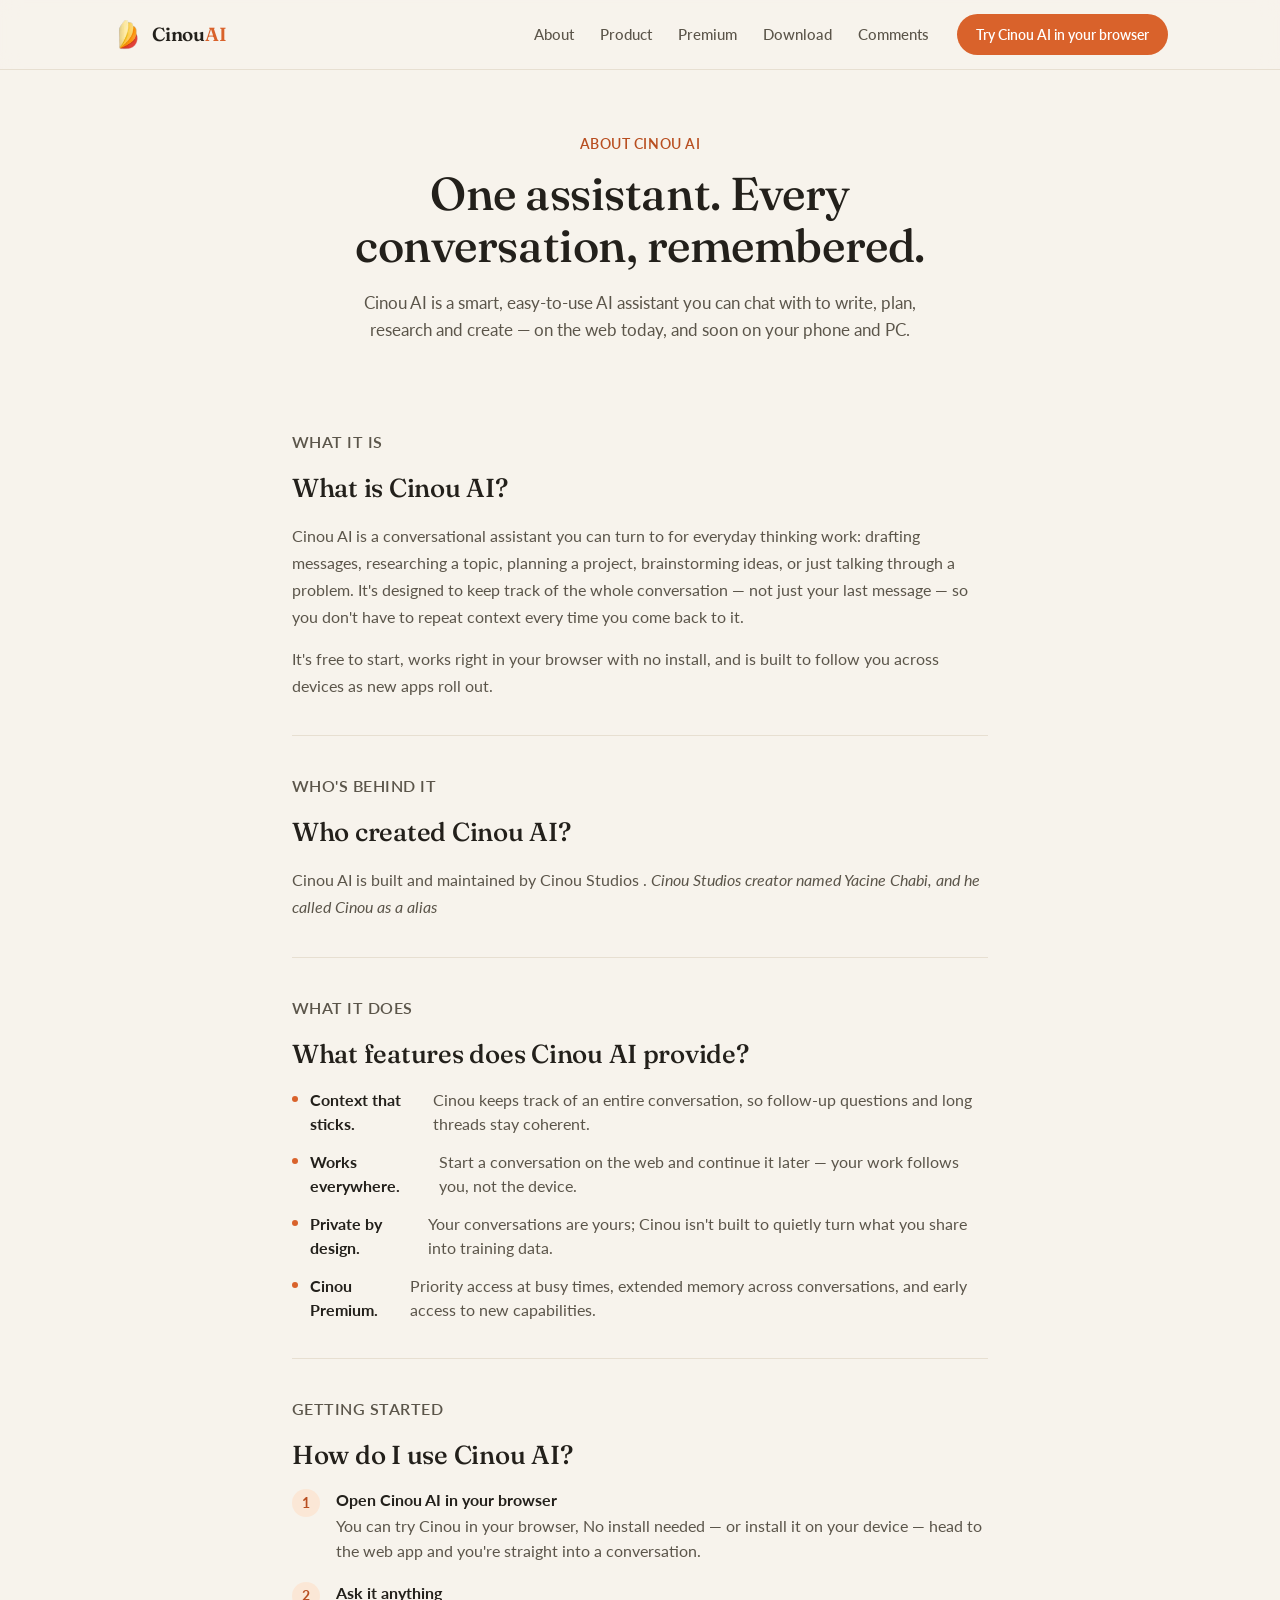
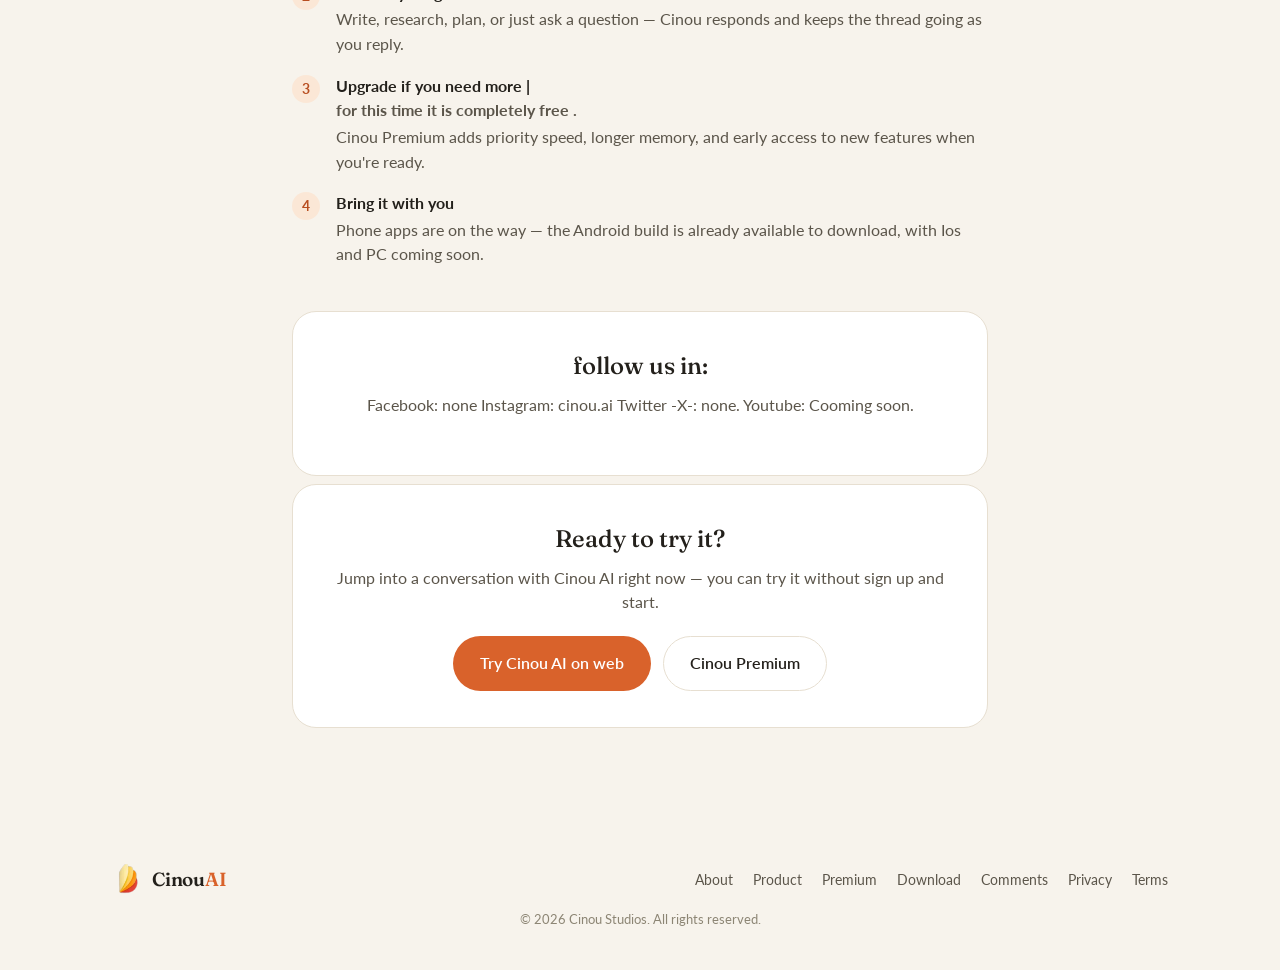
==== about.html @ a5cc6ad7 "Initial CinouAI Home backup" ====
<!DOCTYPE html>
<html lang="en">
<head>
<meta charset="UTF-8">
<meta name="viewport" content="width=device-width, initial-scale=1.0">
<title>About Cinou AI — the assistant that thinks with you</title>
<meta name="description" content="Cinou AI is an AI assistant for chatting, writing, researching and building. Learn what Cinou AI is, who built it, what it can do, and how to get started.">
<meta name="robots" content="index, follow">
<link rel="canonical" href="https://cinouhome.pages.dev/about">

<meta name="theme-color" content="#000000">

<!-- Open Graph -->
<meta property="og:type" content="website">
<meta property="og:title" content="About Cinou AI">
<meta property="og:description" content="What Cinou AI is, who built it, what it can do, and how to get started.">
<meta property="og:url" content="https://cinouhome.pages.dev/about">
<meta property="og:image" content="https://cinouhome.pages.dev/logo.png">

<!-- Twitter/X -->
<meta name="twitter:card" content="summary">
<meta name="twitter:title" content="About Cinou AI">
<meta name="twitter:description" content="What Cinou AI is, who built it, what it can do, and how to get started.">
<meta name="twitter:image" content="https://cinouhome.pages.dev/logo.png">

<link rel="icon" type="image/png" href="assets/logo.png">
<link rel="stylesheet" href="styles.css">
</head>
<body>

<!-- ===================== NAV ===================== -->
<header class="nav" id="top">
  <div class="nav__inner">
    <a class="nav__brand" href="/">
      <img src="assets/logo.png" alt="Cinou AI" class="nav__logo">
      <span class="nav__wordmark">Cinou<span class="nav__wordmark-ai">AI</span></span>
    </a>

    <nav class="nav__links" aria-label="Primary">
      <a href="/about" aria-current="page">About</a>
      <a href="/#product">Product</a>
      <a href="/#premium">Premium</a>
      <a href="/#download">Download</a>
      <a href="/#comments">Comments</a>
    </nav>

    <a class="btn btn--primary btn--small" href="https://cinouai.onrender.com/">Try Cinou AI in your browser</a>

    <button class="nav__burger" id="burgerBtn" aria-label="Open menu" aria-expanded="false" aria-controls="mobileMenu">
      <span></span><span></span><span></span>
    </button>
  </div>

  <div class="mobile-menu" id="mobileMenu">
    <a href="/about">About</a>
    <a href="/#product">Product</a>
    <a href="/#premium">Premium</a>
    <a href="/#download">Download</a>
    <a href="/#comments">Comments</a>
    <a class="btn btn--primary" href="https://cinouai.onrender.com/">Try Cinou AI</a>
  </div>
</header>

<!-- ===================== PAGE HERO ===================== -->
<section class="page-hero">
  <div class="page-hero__inner">
    <p class="page-hero__eyebrow">About Cinou AI</p>
    <h1 class="page-hero__title">One assistant. Every conversation, remembered.</h1>
    <p class="page-hero__subtitle">
      Cinou AI is a smart, easy-to-use AI assistant you can chat with to write, plan,
      research and create — on the web today, and soon on your phone and PC.
    </p>
  </div>
</section>

<!-- ===================== CONTENT ===================== -->
<main class="content-page">
  <div class="content-page__inner">

    <section class="content-block">
      <p class="content-block__eyebrow">What it is</p>
      <h2>What is Cinou AI?</h2>
      <p>
        Cinou AI is a conversational assistant you can turn to for everyday thinking work:
        drafting messages, researching a topic, planning a project, brainstorming ideas,
        or just talking through a problem. It's designed to keep track of the whole
        conversation — not just your last message — so you don't have to repeat context
        every time you come back to it.
      </p>
      <p>
        It's free to start, works right in your browser with no install, and is built to
        follow you across devices as new apps roll out.
      </p>
    </section>

    <section class="content-block">
      <p class="content-block__eyebrow">Who's behind it</p>
      <h2>Who created Cinou AI?</h2>
      <p>
        Cinou AI is built and maintained by Cinou Studios .
        <!-- Placeholder: swap this paragraph for a short, real note about your background,
             why you built Cinou, and any team members — the same way other placeholder
             links in this project are marked, this is meant to be personalized before launch. -->
        <em>Cinou Studios creator named Yacine Chabi, and he called Cinou as a alias</em>
      </p>
    </section>

    <section class="content-block">
      <p class="content-block__eyebrow">What it does</p>
      <h2>What features does Cinou AI provide?</h2>
      <ul class="content-list">
        <li><strong>Context that sticks.</strong> Cinou keeps track of an entire conversation, so follow-up questions and long threads stay coherent.</li>
        <li><strong>Works everywhere.</strong> Start a conversation on the web and continue it later — your work follows you, not the device.</li>
        <li><strong>Private by design.</strong> Your conversations are yours; Cinou isn't built to quietly turn what you share into training data.</li>
        <li><strong>Cinou Premium.</strong> Priority access at busy times, extended memory across conversations, and early access to new capabilities.</li>
      </ul>
    </section>

    <section class="content-block">
      <p class="content-block__eyebrow">Getting started</p>
      <h2>How do I use Cinou AI?</h2>
      <ol class="steps-list">
        <li>
          <div>
            <strong>Open Cinou AI in your browser</strong>
            <p>You can try Cinou in your browser, No install needed — or install it on your device — head to the web app and you're straight into a conversation.</p>
          </div>
        </li>
        <li>
          <div>
            <strong>Ask it anything</strong>
            <p>Write, research, plan, or just ask a question — Cinou responds and keeps the thread going as you reply.</p>
          </div>
        </li>
        <li>
          <div>
            <strong>Upgrade if you need more | <p>for this time it is completely free .</p></strong>
            <p>Cinou Premium adds priority speed, longer memory, and early access to new features when you're ready.</p>
          </div>
        </li>
        <li>
          <div>
            <strong>Bring it with you</strong>
            <p>Phone apps are on the way — the Android build is already available to download, with Ios and PC coming soon.</p>
          </div>
        </li>
      </ol>
    </section>

    <div class="about-cta">
      <h2>follow us in:</h2>
      <p>
        Facebook: none
        Instagram: cinou.ai
        Twitter -X-: none.
        Youtube: Cooming soon. 
      </p>
    </div>

    <div class="about-cta">
      <h2>Ready to try it?</h2>
      <p>Jump into a conversation with Cinou AI right now — you can try it without sign up and start.</p>
      <div class="about-cta__actions">
        <a href="https://cinouai.onrender.com/" class="btn btn--primary btn--large">Try Cinou AI on web</a>
        <a href="https://cinouai-premium-2.onrender.com/" class="btn btn--secondary btn--large">Cinou Premium</a>
      </div>
    </div>

  </div>
</main>

<!-- ===================== FOOTER ===================== -->
<footer class="footer">
  <div class="section-inner footer__inner">
    <a class="nav__brand" href="/">
      <img src="assets/logo.png" alt="Cinou AI" class="nav__logo">
      <span class="nav__wordmark">Cinou<span class="nav__wordmark-ai">AI</span></span>
    </a>
    <nav class="footer__links" aria-label="Footer">
      <a href="/about">About</a>
      <a href="/#product">Product</a>
      <a href="/#premium">Premium</a>
      <a href="/#download">Download</a>
      <a href="/#comments">Comments</a>
      <a href="/privacy">Privacy</a>
      <a href="/terms">Terms</a>
    </nav>
    <p class="footer__copy">© <span id="year"></span> Cinou Studios. All rights reserved.</p>
  </div>
</footer>

<script>
  // Minimal shared behavior for this page (year stamp + mobile nav).
  // This page intentionally doesn't load script.js, since that file also
  // wires up the phone modal and comment system, neither of which exist here.
  document.getElementById('year').textContent = new Date().getFullYear();

  (function(){
    var burger = document.getElementById('burgerBtn');
    var menu = document.getElementById('mobileMenu');
    burger.addEventListener('click', function(){
      var open = menu.classList.toggle('is-open');
      burger.setAttribute('aria-expanded', open ? 'true' : 'false');
    });
    menu.querySelectorAll('a').forEach(function(a){
      a.addEventListener('click', function(){
        menu.classList.remove('is-open');
        burger.setAttribute('aria-expanded', 'false');
      });
    });
  })();
</script>
</body>
</html>
---- styles.css ----
@import url('https://fonts.googleapis.com/css2?family=Fraunces:opsz,wght@9..144,400;9..144,500;9..144,600&family=Lato:wght@400;700;900&display=swap');

/* ============ TOKENS ============ */
:root{
  --cream: #F7F3EC;
  --paper: #FFFFFF;
  --ink: #23201B;
  --ink-soft: #5B554A;
  --ink-faint: #8C8574;
  --line: #E7DFD1;

  --accent-yellow: #F2C265;
  --accent-orange: #EF8354;
  --accent-red: #D64933;
  --accent: #D9622B;
  --accent-dark: #B84E20;
  --accent-tint: #FBE7D6;

  --radius-s: 10px;
  --radius-m: 16px;
  --radius-l: 24px;
  --radius-pill: 999px;

  --shadow-card: 0 1px 2px rgba(35,32,27,.06), 0 12px 28px -12px rgba(35,32,27,.16);
  --font-display: "Fraunces", Georgia, "Times New Roman", serif;
  --font-body: "Lato", -apple-system, BlinkMacSystemFont, "Segoe UI", sans-serif;

  --nav-bg: rgba(247,243,236,.86);
  --danger-tint-bg: #FBEAE6;
  --danger-tint-border: #F3CFC5;
  color-scheme: light;
}

/* Pick up the visitor's OS/browser accent color (Windows accent, etc.) where the
   browser exposes it via the CSS `AccentColor` system color. Falls back to the
   brand orange above in browsers that don't support this yet. The decorative
   multi-color gradients (yellow/orange/red) stay as Cinou's fixed brand palette. */
@supports (background-color: AccentColor){
  :root{
    --accent: AccentColor;
    --accent-dark: color-mix(in srgb, AccentColor 78%, black);
    --accent-tint: color-mix(in srgb, AccentColor 14%, white);
  }
}

/* ============ DARK THEME (follows the visitor's OS/browser setting) ============ */
@media (prefers-color-scheme: dark){
  :root{
    --cream: #171511;
    --paper: #211E19;
    --ink: #F3EEE3;
    --ink-soft: #C6BFAF;
    --ink-faint: #8B8474;
    --line: #34302A;

    --accent-yellow: #F2C265;
    --accent-orange: #EF8354;
    --accent-red: #E2604A;
    --accent: #EF7E42;
    --accent-dark: #FFAE79;
    --accent-tint: rgba(239,126,66,.16);

    --shadow-card: 0 1px 2px rgba(0,0,0,.35), 0 16px 32px -14px rgba(0,0,0,.6);
    --nav-bg: rgba(23,21,17,.86);
    --danger-tint-bg: #3A2420;
    --danger-tint-border: #55302A;
    color-scheme: dark;
  }

  @supports (background-color: AccentColor){
    :root{
      --accent: AccentColor;
      --accent-dark: color-mix(in srgb, AccentColor 60%, white);
      --accent-tint: color-mix(in srgb, AccentColor 20%, black);
    }
  }
}

*{ box-sizing: border-box; }
html{ scroll-behavior: smooth; }
@media (prefers-reduced-motion: reduce){
  html{ scroll-behavior: auto; }
  *{ animation-duration: .01ms !important; animation-iteration-count: 1 !important; transition-duration: .01ms !important; }
  .cinou-wake-overlay__spinner{ animation-duration: 0.8s !important; animation-iteration-count: infinite !important; }
}

body{
  margin: 0;
  background: var(--cream);
  color: var(--ink);
  font-family: var(--font-body);
  line-height: 1.5;
  -webkit-font-smoothing: antialiased;
}

img{ max-width: 100%; display: block; }
a{ color: inherit; text-decoration: none; }
button{ font-family: inherit; }

.section-inner{
  max-width: 1120px;
  margin: 0 auto;
  padding: 0 32px;
}

.section-title{
  font-family: var(--font-display);
  font-weight: 500;
  font-size: clamp(28px, 3.4vw, 40px);
  text-align: center;
  margin: 0 0 44px;
  letter-spacing: -0.01em;
}
.section-title--left{ text-align: left; margin-bottom: 20px; }

/* ============ BUTTONS ============ */
.btn{
  display: inline-flex;
  align-items: center;
  justify-content: center;
  gap: 8px;
  border-radius: var(--radius-pill);
  padding: 13px 24px;
  font-weight: 600;
  font-size: 15px;
  border: 1.5px solid transparent;
  cursor: pointer;
  transition: background-color .15s ease, border-color .15s ease, color .15s ease, transform .1s ease;
  white-space: nowrap;
}
.btn:active{ transform: translateY(1px); }
.btn:focus-visible{ outline: 2px solid var(--accent); outline-offset: 2px; }

.btn--primary{ background: var(--accent); color: #fff; }
.btn--primary:hover{ background: var(--accent-dark); }

.btn--secondary{ background: transparent; color: var(--ink); border-color: var(--line); background: var(--paper); }
.btn--secondary:hover{ border-color: var(--accent); color: var(--accent-dark); }

.btn--ghost{ background: rgba(255,255,255,.55); color: var(--ink); border-color: rgba(35,32,27,.14); }
.btn--ghost:hover{ background: rgba(255,255,255,.85); }

.btn--large{ padding: 15px 26px; font-size: 15.5px; }
.btn--small{ padding: 9px 18px; font-size: 14px; }

.btn[disabled]{ opacity: .55; cursor: not-allowed; }
.btn[disabled]:hover{ background: var(--paper); border-color: var(--line); color: var(--ink); }

.pill{
  display: inline-flex;
  align-items: center;
  font-size: 12px;
  font-weight: 600;
  padding: 4px 10px;
  border-radius: var(--radius-pill);
}
.pill--soon{ background: var(--accent-tint); color: var(--accent-dark); }

/* ============ NAV ============ */
.nav{
  position: sticky;
  top: 0;
  z-index: 40;
  background: var(--nav-bg);
  backdrop-filter: blur(10px);
  border-bottom: 1px solid var(--line);
}
.nav__inner{
  max-width: 1120px;
  margin: 0 auto;
  padding: 14px 32px;
  display: flex;
  align-items: center;
  gap: 28px;
}
.nav__brand{
  display: flex;
  align-items: center;
  gap: 10px;
  margin-right: auto;
}
.nav__logo{ width: 30px; height: 30px; }
.nav__wordmark{
  font-family: var(--font-display);
  font-size: 19px;
  font-weight: 600;
  letter-spacing: -0.01em;
}
.nav__wordmark-ai{ color: var(--accent); }

.nav__links{
  display: flex;
  gap: 26px;
}
.nav__links a{
  font-size: 14.5px;
  color: var(--ink-soft);
  font-weight: 500;
}
.nav__links a:hover{ color: var(--ink); }

.nav__burger{
  display: none;
  width: 34px; height: 34px;
  border: none;
  background: transparent;
  cursor: pointer;
  flex-direction: column;
  justify-content: center;
  gap: 5px;
}
.nav__burger span{
  display: block;
  height: 2px;
  background: var(--ink);
  border-radius: 2px;
}

.mobile-menu{
  display: none;
  flex-direction: column;
  gap: 4px;
  padding: 10px 32px 20px;
  border-top: 1px solid var(--line);
}
.mobile-menu a{
  padding: 10px 0;
  font-size: 15px;
  color: var(--ink-soft);
}
.mobile-menu.is-open{ display: flex; }
.mobile-menu .btn{ margin-top: 8px; align-self: flex-start; }

/* ============ HERO ============ */
.hero{
  padding: 68px 0 96px;
  overflow: hidden;
}
.hero__inner{
  max-width: 1120px;
  margin: 0 auto;
  padding: 0 32px;
  display: grid;
  grid-template-columns: 1.05fr 1fr;
  gap: 48px;
  align-items: center;
}
.hero__eyebrow{
  font-size: 14px;
  font-weight: 600;
  color: var(--accent-dark);
  margin: 0 0 16px;
}
.hero__title{
  font-family: var(--font-display);
  font-size: clamp(36px, 4.6vw, 54px);
  line-height: 1.08;
  font-weight: 500;
  letter-spacing: -0.015em;
  margin: 0 0 22px;
}
.hero__subtitle{
  font-size: 17px;
  color: var(--ink-soft);
  max-width: 46ch;
  margin: 0 0 32px;
}
.hero__actions{
  display: flex;
  flex-wrap: wrap;
  gap: 12px;
  margin-bottom: 18px;
}
.hero__pc-note{
  display: inline-flex;
  align-items: center;
  gap: 8px;
  background: none;
  border: none;
  color: var(--ink-faint);
  font-size: 14px;
  padding: 6px 0;
  cursor: default;
}

/* Hero visual: browser stack */
.hero__visual{
  position: relative;
  display: flex;
  justify-content: center;
  animation: rise .7s cubic-bezier(.2,.7,.2,1) both;
}
@keyframes rise{
  from{ opacity: 0; transform: translateY(14px); }
  to{ opacity: 1; transform: translateY(0); }
}
.browser-stack{
  position: relative;
  width: 100%;
  max-width: 440px;
  aspect-ratio: 4 / 3.6;
}
.browser-card{
  position: absolute;
  inset: 0;
  border-radius: var(--radius-l);
  border: 1px solid var(--line);
}
.browser-card--back-left{
  background: linear-gradient(135deg, var(--accent-yellow), var(--accent-orange));
  transform: rotate(-9deg) translate(-16px, 10px);
  opacity: .55;
}
.browser-card--back-right{
  background: linear-gradient(135deg, var(--accent-orange), var(--accent-red));
  transform: rotate(7deg) translate(18px, 14px);
  opacity: .4;
}
.browser-card--front{
  background: var(--paper);
  box-shadow: var(--shadow-card);
  display: flex;
  flex-direction: column;
  overflow: hidden;
}
.browser-card__bar{
  display: flex;
  align-items: center;
  gap: 8px;
  padding: 12px 14px;
  border-bottom: 1px solid var(--line);
}
.dot{ width: 9px; height: 9px; border-radius: 50%; }
.dot--r{ background: #E8998A; }
.dot--y{ background: var(--accent-yellow); }
.dot--g{ background: #A9C6A0; }
.browser-card__url{
  margin-left: 8px;
  font-size: 12px;
  color: var(--ink-faint);
  background: var(--cream);
  padding: 4px 12px;
  border-radius: var(--radius-pill);
}
.browser-card__body{ padding: 18px; flex: 1; }

.chat-window{ display: flex; flex-direction: column; gap: 10px; height: 100%; }
.chat-window__top{
  display: flex;
  align-items: center;
  gap: 8px;
  font-family: var(--font-display);
  font-size: 15px;
  font-weight: 600;
  margin-bottom: 4px;
}
.chat-window__logo{ width: 20px; height: 20px; }
.chat-bubble{
  font-size: 13.5px;
  padding: 10px 14px;
  border-radius: 14px;
  max-width: 84%;
  line-height: 1.4;
}
.chat-bubble--user{
  align-self: flex-end;
  background: var(--accent);
  color: #fff;
  border-bottom-right-radius: 4px;
}
.chat-bubble--ai{
  align-self: flex-start;
  background: var(--cream);
  color: var(--ink);
  border-bottom-left-radius: 4px;
}
.chat-input{
  margin-top: auto;
  display: flex;
  align-items: center;
  justify-content: space-between;
  border: 1px solid var(--line);
  border-radius: var(--radius-pill);
  padding: 10px 14px;
  font-size: 13px;
  color: var(--ink-faint);
}
.chat-input__send{
  width: 22px; height: 22px;
  border-radius: 50%;
  background: var(--accent);
  flex-shrink: 0;
}

/* ============ FEATURES ============ */
.features{ padding: 40px 0 88px; }
.features__grid{
  display: grid;
  grid-template-columns: repeat(3, 1fr);
  border-top: 1px solid var(--line);
  border-left: 1px solid var(--line);
}
.feature{
  padding: 32px 30px;
  border-right: 1px solid var(--line);
  border-bottom: 1px solid var(--line);
}
.feature__icon{ color: var(--accent); margin-bottom: 16px; }
.feature h3{
  font-family: var(--font-display);
  font-weight: 600;
  font-size: 19px;
  margin: 0 0 10px;
}
.feature p{ margin: 0; color: var(--ink-soft); font-size: 14.5px; }

/* ============ PREMIUM ============ */
.premium{ padding: 88px 0; background: var(--paper); border-top: 1px solid var(--line); border-bottom: 1px solid var(--line); }
.premium__inner{
  display: grid;
  grid-template-columns: 1.1fr .9fr;
  gap: 56px;
  align-items: center;
}
.premium__lede{ color: var(--ink-soft); font-size: 16px; max-width: 44ch; margin: 0 0 22px; }
.premium__list{
  list-style: none;
  margin: 0 0 30px;
  padding: 0;
  display: flex;
  flex-direction: column;
  gap: 12px;
}
.premium__list li{
  position: relative;
  padding-left: 26px;
  font-size: 15px;
  color: var(--ink);
}
.premium__list li::before{
  content: "";
  position: absolute;
  left: 0; top: 6px;
  width: 14px; height: 14px;
  border-radius: 50%;
  background: var(--accent-tint);
  box-shadow: inset 0 0 0 4px var(--accent);
}

.premium__card{
  background: var(--cream);
  border: 1px solid var(--line);
  border-radius: var(--radius-l);
  padding: 32px;
}
.premium__card-label{
  display: inline-block;
  font-size: 12.5px;
  font-weight: 700;
  color: var(--accent-dark);
  background: var(--accent-tint);
  padding: 4px 12px;
  border-radius: var(--radius-pill);
  margin-bottom: 14px;
}
.premium__card-price{
  font-family: var(--font-display);
  font-size: 22px;
  margin: 0 0 22px;
}
.premium__card-features{
  list-style: none;
  padding: 0;
  margin: 0 0 26px;
  border-top: 1px solid var(--line);
}
.premium__card-features li{
  padding: 12px 0;
  border-bottom: 1px solid var(--line);
  font-size: 14.5px;
  color: var(--ink-soft);
}
.premium__card-cta{ width: 100%; }

/* ============ DOWNLOAD ============ */
.download{ padding: 88px 0; text-align: center; }
.download__lede{ color: var(--ink-soft); margin: -24px 0 44px; }
.download__grid{
  display: grid;
  grid-template-columns: repeat(3, 1fr);
  gap: 20px;
  text-align: left;
}
.download-tile{
  background: var(--paper);
  border: 1px solid var(--line);
  border-radius: var(--radius-m);
  padding: 26px;
}
.download-tile__icon{ color: var(--accent); margin-bottom: 14px; }
.download-tile h3{
  font-family: var(--font-display);
  font-size: 17px;
  margin: 0 0 8px;
}
.download-tile p{ color: var(--ink-soft); font-size: 14px; margin: 0 0 18px; }

/* ============ COMMENT AUTH (Google Sign-In) ============ */
.comment-auth{ margin-bottom: 20px; }
.comment-auth__signed-out{
  position: relative;
  display: flex;
  flex-direction: column;
  align-items: flex-start;
  gap: 16px;
  background:
    radial-gradient(120% 160% at 0% 0%, var(--accent-tint) 0%, transparent 55%),
    var(--paper);
  border: 1px solid var(--line);
  border-radius: var(--radius-l);
  padding: 26px 26px 24px;
  box-shadow: var(--shadow-card);
  overflow: hidden;
  animation: rise .5s cubic-bezier(.2,.7,.2,1) both;
  transition: box-shadow .2s ease, border-color .2s ease, transform .2s ease;
}
.comment-auth__signed-out::before{
  content: "";
  position: absolute;
  top: -40%; right: -12%;
  width: 180px; height: 180px;
  background: conic-gradient(from 140deg, var(--accent-yellow), var(--accent-orange), var(--accent-red), var(--accent-yellow));
  opacity: .16;
  border-radius: 50%;
  filter: blur(2px);
  pointer-events: none;
}
.comment-auth__signed-out:hover{
  border-color: var(--accent);
  box-shadow: 0 2px 4px rgba(35,32,27,.08), 0 20px 40px -16px rgba(216,73,32,.28);
  transform: translateY(-1px);
}
.comment-auth__lede{
  position: relative;
  margin: 0;
  font-size: 15px;
  font-weight: 500;
  color: var(--ink);
  display: flex;
  align-items: center;
  gap: 10px;
}
.comment-auth__lede::before{
  content: "";
  width: 22px; height: 22px;
  flex-shrink: 0;
  border-radius: 50%;
  background:
    conic-gradient(from -45deg,
      #4285F4 0deg 90deg,
      #34A853 90deg 180deg,
      #FBBC05 180deg 270deg,
      #EA4335 270deg 360deg);
  box-shadow: 0 0 0 3px var(--cream);
}
.google-btn-slot{
  position: relative;
  line-height: 0;
  border-radius: var(--radius-s);
  transition: transform .15s ease, filter .15s ease;
}
.google-btn-slot:hover{ transform: translateY(-1px); filter: drop-shadow(0 6px 14px rgba(35,32,27,.14)); }
.google-btn-slot:active{ transform: translateY(0); }

.comment-auth__signed-in{
  display: flex;
  align-items: center;
  gap: 12px;
  background: linear-gradient(135deg, var(--paper), var(--cream));
  border: 1px solid var(--line);
  border-radius: var(--radius-pill);
  padding: 8px 14px 8px 8px;
  width: fit-content;
  box-shadow: var(--shadow-card);
  animation: rise .4s cubic-bezier(.2,.7,.2,1) both;
  transition: border-color .15s ease, box-shadow .15s ease;
}
.comment-auth__signed-in:hover{
  border-color: var(--accent);
  box-shadow: 0 2px 4px rgba(35,32,27,.08), 0 14px 26px -14px rgba(216,73,32,.3);
}
.comment-auth__avatar{
  width: 36px; height: 36px;
  border-radius: 50%;
  object-fit: cover;
  box-shadow: 0 0 0 2px var(--paper), 0 0 0 3.5px var(--accent);
}
.comment-auth__name{ font-weight: 600; font-size: 14.5px; }
.comment-auth__name::before{
  content: "✓ ";
  color: #34A853;
  font-weight: 700;
}
.comment-auth__signout{
  display: inline-flex;
  align-items: center;
  gap: 5px;
  background: var(--paper);
  border: 1px solid var(--line);
  color: var(--ink-faint);
  font-size: 12.5px;
  font-weight: 600;
  cursor: pointer;
  padding: 6px 12px;
  border-radius: var(--radius-pill);
  transition: color .15s ease, background-color .15s ease, border-color .15s ease, transform .1s ease, box-shadow .15s ease;
}
.comment-auth__signout::before{
  content: "";
  display: inline-block;
  width: 11px; height: 11px;
  flex-shrink: 0;
  background-color: currentColor;
  -webkit-mask-image: url("data:image/svg+xml,%3Csvg xmlns='http://www.w3.org/2000/svg' viewBox='0 0 24 24' fill='none' stroke='%23000000' stroke-width='2.5' stroke-linecap='round' stroke-linejoin='round'%3E%3Cpath d='M9 21H5a2 2 0 0 1-2-2V5a2 2 0 0 1 2-2h4'/%3E%3Cpolyline points='16 17 21 12 16 7'/%3E%3Cline x1='21' y1='12' x2='9' y2='12'/%3E%3C/svg%3E");
  mask-image: url("data:image/svg+xml,%3Csvg xmlns='http://www.w3.org/2000/svg' viewBox='0 0 24 24' fill='none' stroke='%23000000' stroke-width='2.5' stroke-linecap='round' stroke-linejoin='round'%3E%3Cpath d='M9 21H5a2 2 0 0 1-2-2V5a2 2 0 0 1 2-2h4'/%3E%3Cpolyline points='16 17 21 12 16 7'/%3E%3Cline x1='21' y1='12' x2='9' y2='12'/%3E%3C/svg%3E");
  -webkit-mask-repeat: no-repeat;
  mask-repeat: no-repeat;
  -webkit-mask-position: center;
  mask-position: center;
  -webkit-mask-size: contain;
  mask-size: contain;
  transition: transform .15s ease;
}
.comment-auth__signout:hover{
  color: var(--accent-red);
  background: var(--danger-tint-bg);
  border-color: var(--danger-tint-border);
  text-decoration: none;
  box-shadow: 0 4px 10px -4px rgba(214,73,51,.35);
}
.comment-auth__signout:hover::before{ transform: translateX(1px); }
.comment-auth__signout:active{ transform: scale(.96); }
.comment-auth__signout:focus-visible{ outline: 2px solid var(--accent-red); outline-offset: 2px; }

.comment__avatar--img{ object-fit: cover; background: none; }

/* ============ COMMENTS ============ */
.comments{ padding: 88px 0 100px; background: var(--paper); border-top: 1px solid var(--line); }
.comments__inner{ max-width: 720px; }
.comments__lede{ color: var(--ink-soft); margin: 0 0 30px; font-size: 15px; }

.comment-form{
  background: var(--cream);
  border: 1px solid var(--line);
  border-radius: var(--radius-m);
  padding: 20px;
  margin-bottom: 36px;
}
.comment-form__row{ margin-bottom: 10px; }
.comment-form input,
.comment-form textarea{
  width: 100%;
  border: 1px solid var(--line);
  background: var(--paper);
  border-radius: var(--radius-s);
  padding: 11px 14px;
  font-family: inherit;
  font-size: 14.5px;
  color: var(--ink);
  resize: vertical;
}
.comment-form input:focus,
.comment-form textarea:focus{
  outline: none;
  border-color: var(--accent);
  box-shadow: 0 0 0 3px var(--accent-tint);
}
.comment-form__footer{
  display: flex;
  align-items: center;
  justify-content: space-between;
  margin-top: 12px;
}
.comment-form__count{ font-size: 12.5px; color: var(--ink-faint); }

.comment-empty{ display: none; color: var(--ink-faint); font-size: 14.5px; text-align: center; padding: 20px 0; }
.comment-empty.is-visible{ display: block; }

.comment-list{ display: flex; flex-direction: column; gap: 22px; }
.comment{ display: flex; gap: 12px; }
.comment__avatar{
  width: 38px; height: 38px;
  border-radius: 50%;
  display: flex; align-items: center; justify-content: center;
  color: #fff;
  font-weight: 600;
  font-size: 14px;
  flex-shrink: 0;
}
.comment__body{ flex: 1; min-width: 0; }
.comment__head{
  display: flex;
  align-items: baseline;
  gap: 10px;
  flex-wrap: wrap;
}
.comment__name{ font-weight: 600; font-size: 14.5px; }
.comment__time{ font-size: 12.5px; color: var(--ink-faint); }
.comment__text{
  margin: 6px 0 8px;
  font-size: 14.5px;
  color: var(--ink);
  line-height: 1.55;
  word-wrap: break-word;
}
.comment__actions{ display: flex; gap: 14px; }
.comment__reply-btn{
  background: none;
  border: none;
  padding: 0;
  font-size: 13px;
  font-weight: 600;
  color: var(--accent-dark);
  cursor: pointer;
}
.comment__reply-btn:hover{ text-decoration: underline; }

.comment__like-btn{
  display: inline-flex;
  align-items: center;
  gap: 5px;
  background: none;
  border: none;
  padding: 0;
  font-size: 13px;
  font-weight: 600;
  font-family: inherit;
  color: var(--ink-faint);
  cursor: pointer;
}
.comment__like-btn:hover{ color: var(--accent-red); }
.comment__like-btn:disabled{ opacity: .6; cursor: default; }
.comment__like-icon{ font-size: 15px; line-height: 1; }
.comment__like-btn.is-liked{ color: var(--accent-red); }
.comment__like-btn.is-liked .comment__like-icon{
  animation: like-pop .25s ease;
}
@keyframes like-pop{
  0%{ transform: scale(1); }
  40%{ transform: scale(1.3); }
  100%{ transform: scale(1); }
}

.reply-form{
  display: none;
  margin-top: 12px;
  gap: 8px;
  flex-direction: column;
}
.reply-form.is-open{ display: flex; }
.reply-form textarea{
  width: 100%;
  border: 1px solid var(--line);
  border-radius: var(--radius-s);
  padding: 10px 12px;
  font-family: inherit;
  font-size: 14px;
  resize: vertical;
}
.reply-form textarea:focus{ outline: none; border-color: var(--accent); box-shadow: 0 0 0 3px var(--accent-tint); }
.reply-form__row{ display: flex; gap: 8px; }
.reply-form__row input{
  flex: 1;
  border: 1px solid var(--line);
  border-radius: var(--radius-s);
  padding: 9px 12px;
  font-size: 14px;
  font-family: inherit;
}
.reply-form__actions{ display: flex; gap: 10px; justify-content: flex-end; }

.comment__replies{
  margin-top: 16px;
  display: flex;
  flex-direction: column;
  gap: 16px;
  padding-left: 18px;
  border-left: 2px solid var(--line);
}

/* ============ FOOTER ============ */
.footer{ padding: 40px 0; }
.footer__inner{
  display: flex;
  align-items: center;
  justify-content: space-between;
  flex-wrap: wrap;
  gap: 16px;
}
.footer__links{ display: flex; gap: 20px; flex-wrap: wrap; }
.footer__links a{ font-size: 14px; color: var(--ink-soft); }
.footer__links a:hover{ color: var(--ink); }
.footer__copy{ font-size: 13px; color: var(--ink-faint); margin: 0; width: 100%; text-align: center; }

/* ============ PHONE MODAL ============ */
.phone-modal{
  position: fixed;
  inset: 0;
  z-index: 100;
  background: var(--cream);
  display: flex;
  align-items: center;
  justify-content: center;
  padding: 24px;
}
.phone-modal[hidden]{ display: none; }
.phone-modal__inner{
  width: 100%;
  max-width: 440px;
  text-align: center;
  animation: rise .35s ease both;
}
.phone-modal__close{
  position: fixed;
  top: 24px; right: 24px;
  width: 42px; height: 42px;
  border-radius: 50%;
  border: 1px solid var(--line);
  background: var(--paper);
  color: var(--ink);
  cursor: pointer;
  display: flex; align-items: center; justify-content: center;
}
.phone-modal__close:hover{ background: var(--cream); }
.phone-modal__logo{ width: 52px; height: 52px; margin: 0 auto 18px; }
.phone-modal__inner h2{
  font-family: var(--font-display);
  font-size: 28px;
  font-weight: 500;
  margin: 0 0 10px;
}
.phone-modal__lede{ color: var(--ink-soft); font-size: 15px; margin: 0 0 32px; }

.phone-modal__options{ display: flex; flex-direction: column; gap: 14px; }
.phone-option{
  display: flex;
  align-items: center;
  gap: 14px;
  background: var(--paper);
  border: 1px solid var(--line);
  border-radius: var(--radius-m);
  padding: 16px 18px;
  text-align: left;
}
.phone-option--link{ cursor: pointer; transition: border-color .15s ease; }
.phone-option--link:hover{ border-color: var(--accent); }
.phone-option__icon{ color: var(--ink); flex-shrink: 0; }
.phone-option__text{ flex: 1; }
.phone-option__text h3{ margin: 0; font-size: 15.5px; font-weight: 600; }
.phone-option__text p{ margin: 2px 0 0; font-size: 13px; color: var(--ink-faint); }
.phone-option__go{ color: var(--ink-faint); flex-shrink: 0; }

/* ============ ABOUT / CONTENT PAGES ============ */
.page-hero{
  padding: 64px 0 8px;
}
.page-hero__inner{
  max-width: 760px;
  margin: 0 auto;
  padding: 0 32px;
  text-align: center;
}
.page-hero__eyebrow{
  font-family: var(--font-body);
  font-size: 13.5px;
  font-weight: 600;
  letter-spacing: .04em;
  text-transform: uppercase;
  color: var(--accent-dark);
  margin: 0 0 14px;
}
.page-hero__title{
  font-family: var(--font-display);
  font-weight: 500;
  font-size: clamp(30px, 4.4vw, 46px);
  line-height: 1.12;
  letter-spacing: -0.01em;
  margin: 0 0 18px;
}
.page-hero__subtitle{
  color: var(--ink-soft);
  font-size: 17px;
  line-height: 1.6;
  max-width: 56ch;
  margin: 0 auto;
}

.content-page{ padding: 40px 0 96px; }
.content-page__inner{
  max-width: 760px;
  margin: 0 auto;
  padding: 0 32px;
}
.content-block{
  padding: 36px 0;
  border-bottom: 1px solid var(--line);
}
.content-block:last-of-type{ border-bottom: none; }
.content-block__eyebrow{
  font-size: 13px;
  font-weight: 600;
  letter-spacing: .03em;
  text-transform: uppercase;
  color: var(--ink-faint);
  margin: 0 0 8px;
}
.content-block h2{
  font-family: var(--font-display);
  font-weight: 500;
  font-size: 26px;
  letter-spacing: -0.01em;
  margin: 0 0 14px;
}
.content-block p{
  color: var(--ink-soft);
  font-size: 16px;
  line-height: 1.7;
  margin: 0 0 14px;
}
.content-block p:last-child{ margin-bottom: 0; }

.content-list{
  list-style: none;
  margin: 0;
  padding: 0;
  display: grid;
  gap: 14px;
}
.content-list li{
  display: flex;
  gap: 12px;
  color: var(--ink-soft);
  font-size: 15.5px;
  line-height: 1.55;
}
.content-list li::before{
  content: '';
  flex-shrink: 0;
  width: 6px; height: 6px;
  border-radius: 50%;
  background: var(--accent);
  margin-top: 8px;
}
.content-list strong{ color: var(--ink); }

.steps-list{
  list-style: none;
  margin: 0;
  padding: 0;
  display: grid;
  gap: 18px;
  counter-reset: step;
}
.steps-list li{
  display: flex;
  gap: 16px;
  align-items: flex-start;
}
.steps-list li::before{
  counter-increment: step;
  content: counter(step);
  flex-shrink: 0;
  width: 28px; height: 28px;
  border-radius: 50%;
  background: var(--accent-tint);
  color: var(--accent-dark);
  font-weight: 700;
  font-size: 13.5px;
  display: flex;
  align-items: center;
  justify-content: center;
}
.steps-list p{ margin: 0; color: var(--ink-soft); font-size: 15.5px; line-height: 1.6; }
.steps-list strong{ color: var(--ink); display: block; margin-bottom: 2px; font-size: 15.5px; }

.about-cta{
  margin-top: 8px;
  padding: 36px 32px;
  border-radius: var(--radius-l);
  background: var(--paper);
  border: 1px solid var(--line);
  text-align: center;
}
.about-cta h2{
  font-family: var(--font-display);
  font-weight: 500;
  font-size: 24px;
  margin: 0 0 10px;
}
.about-cta p{ color: var(--ink-soft); font-size: 15.5px; margin: 0 0 22px; }
.about-cta__actions{
  display: flex;
  gap: 12px;
  justify-content: center;
  flex-wrap: wrap;
}

/* ============ RESPONSIVE ============ */
@media (max-width: 880px){
  .nav__links{ display: none; }
  .nav__burger{ display: flex; }
  .nav .btn--small{ display: none; }

  .hero__inner{ grid-template-columns: 1fr; }
  .hero__visual{ order: -1; margin-bottom: 8px; }
  .browser-stack{ max-width: 360px; margin: 0 auto; }

  .features__grid{ grid-template-columns: 1fr; }
  .premium__inner{ grid-template-columns: 1fr; }
  .download__grid{ grid-template-columns: 1fr; }

  .about-cta__actions{ flex-direction: column; }
  .about-cta__actions .btn{ width: 100%; }
}

@media (max-width: 520px){
  .section-inner{ padding: 0 20px; }
  .hero__inner{ padding: 0 20px; }
  .hero__actions .btn{ width: 100%; }
  .hero__actions{ flex-direction: column; }
}

/* ============ CINOU WAKE-UP OVERLAY ============ */
.cinou-wake-overlay{
  position: fixed;
  inset: 0;
  z-index: 999;
  display: flex;
  align-items: center;
  justify-content: center;
  background: var(--cream);
  padding: 24px;
}
.cinou-wake-overlay[hidden]{ display: none; }

.cinou-wake-overlay__inner{
  text-align: center;
  max-width: 360px;
}

.cinou-wake-overlay__logo{
  width: 56px;
  height: 56px;
  object-fit: contain;
  margin: 0 auto 20px;
  display: block;
}

.cinou-wake-overlay__spinner{
  width: 36px;
  height: 36px;
  margin: 0 auto 20px;
  border-radius: 50%;
  border: 3px solid var(--line);
  border-top-color: var(--accent);
  animation: cinou-spin 0.8s linear infinite;
}

@keyframes cinou-spin{
  from{ transform: rotate(0deg); }
  to{ transform: rotate(360deg); }
}

.cinou-wake-overlay__inner h2{
  font-family: var(--font-display);
  font-size: 22px;
  color: var(--ink);
  margin: 0 0 8px;
}

.cinou-wake-overlay__status{
  font-family: var(--font-body);
  color: var(--ink-soft);
  font-size: 14px;
  margin: 0 0 18px;
}

.cinou-wake-overlay__direct{
  display: inline-flex;
}
.cinou-wake-overlay__direct[hidden]{ display: none; }
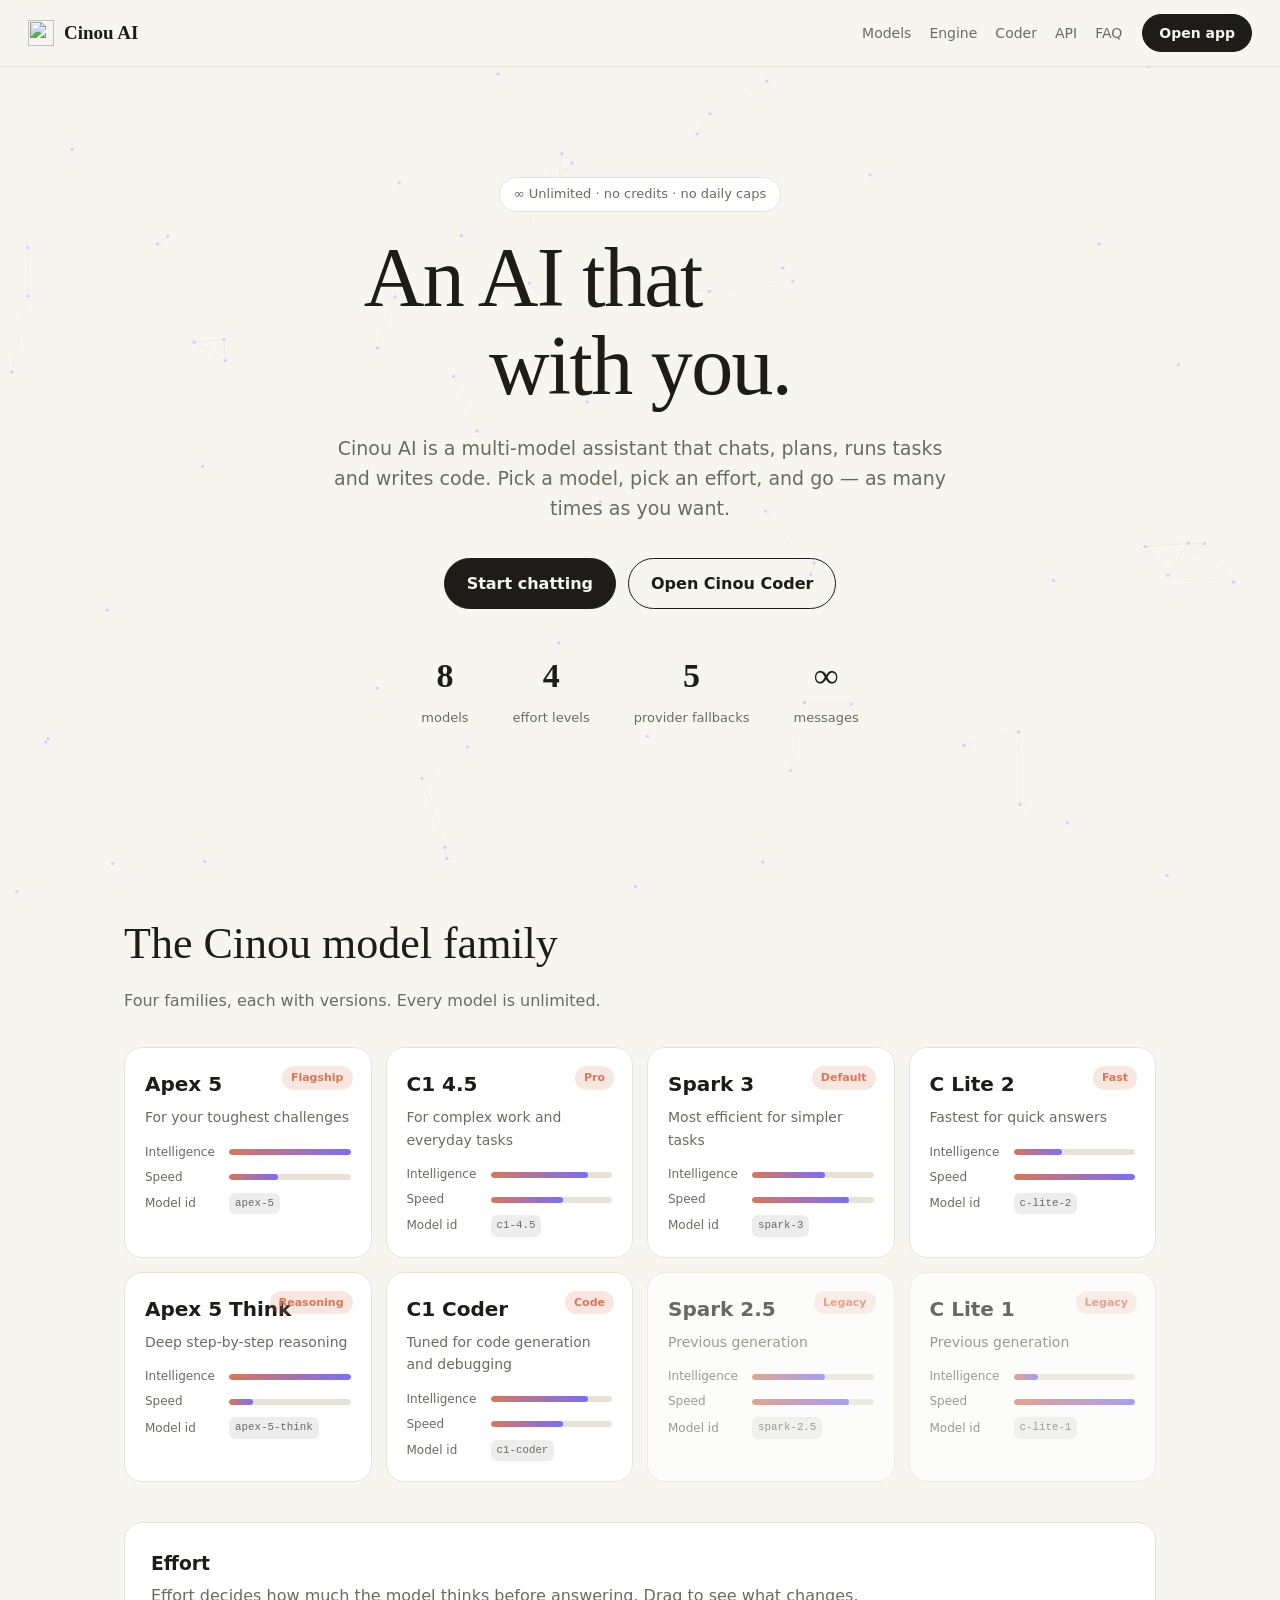
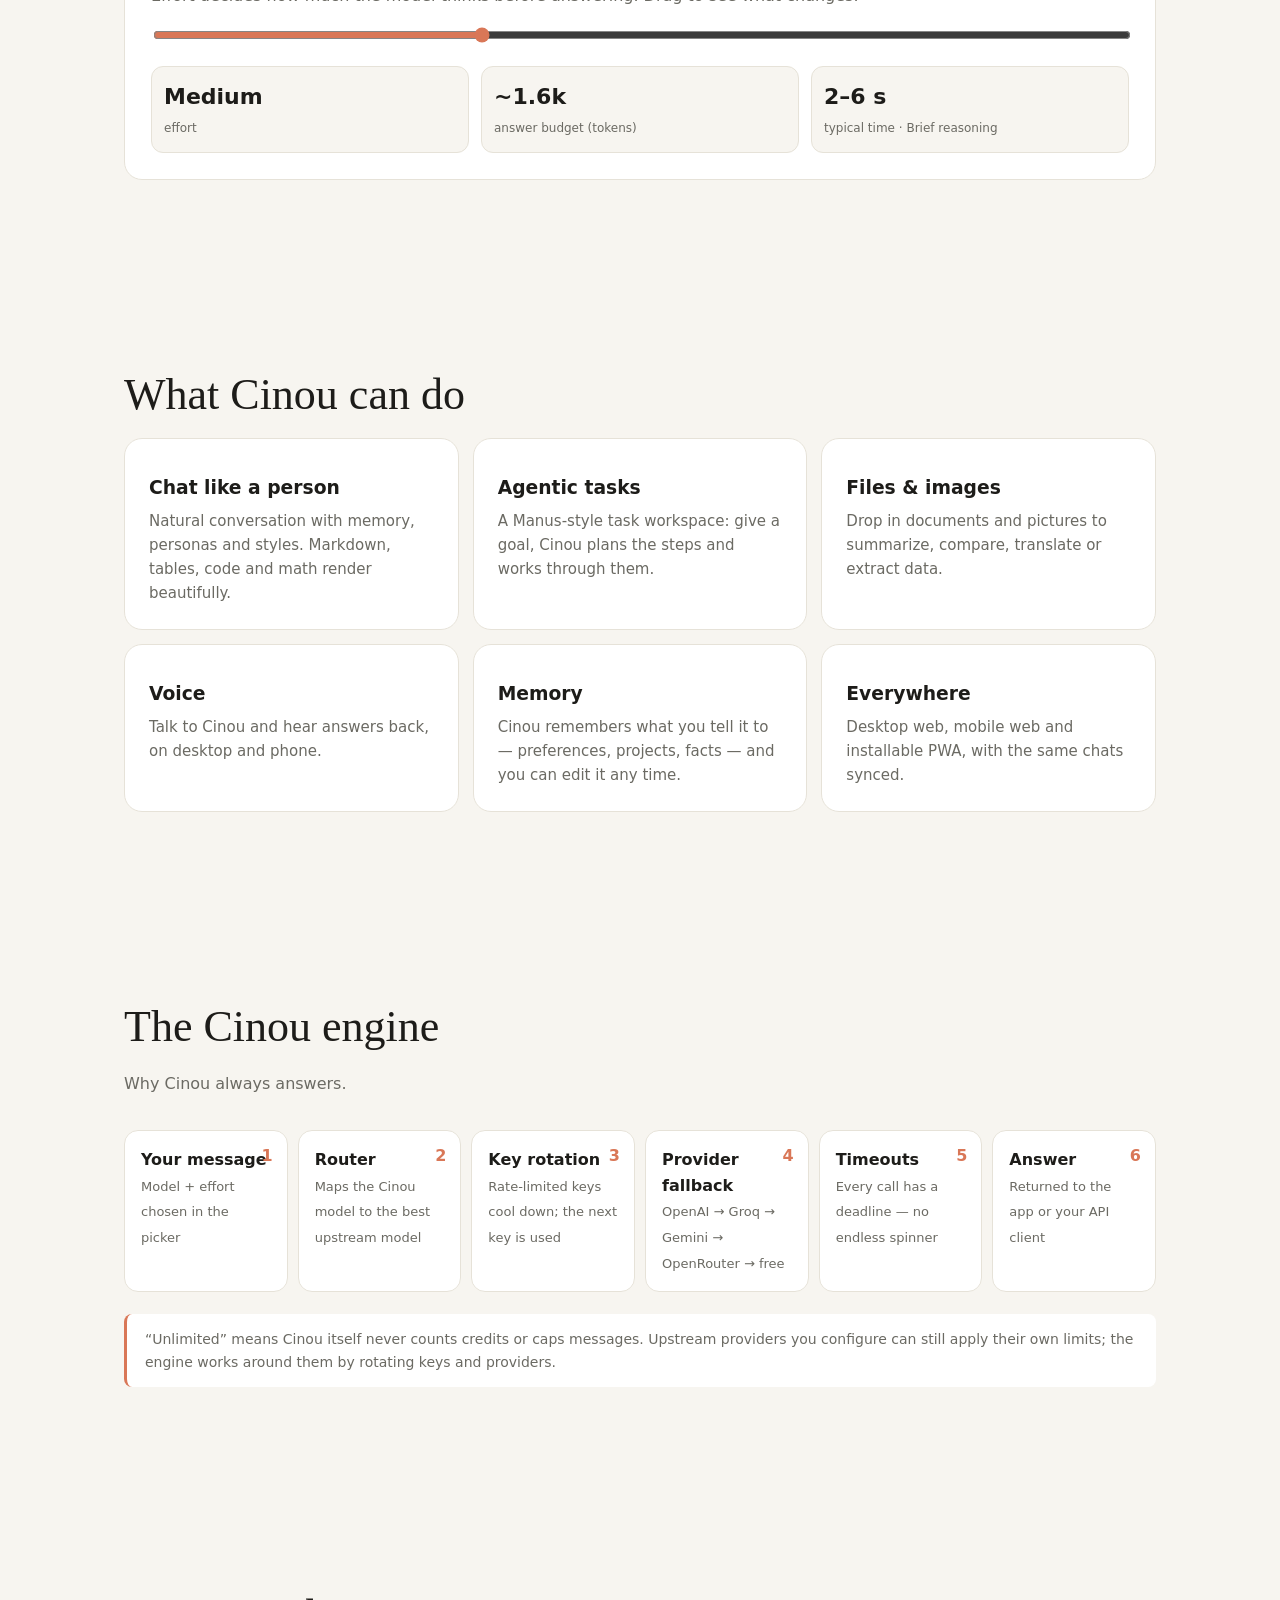
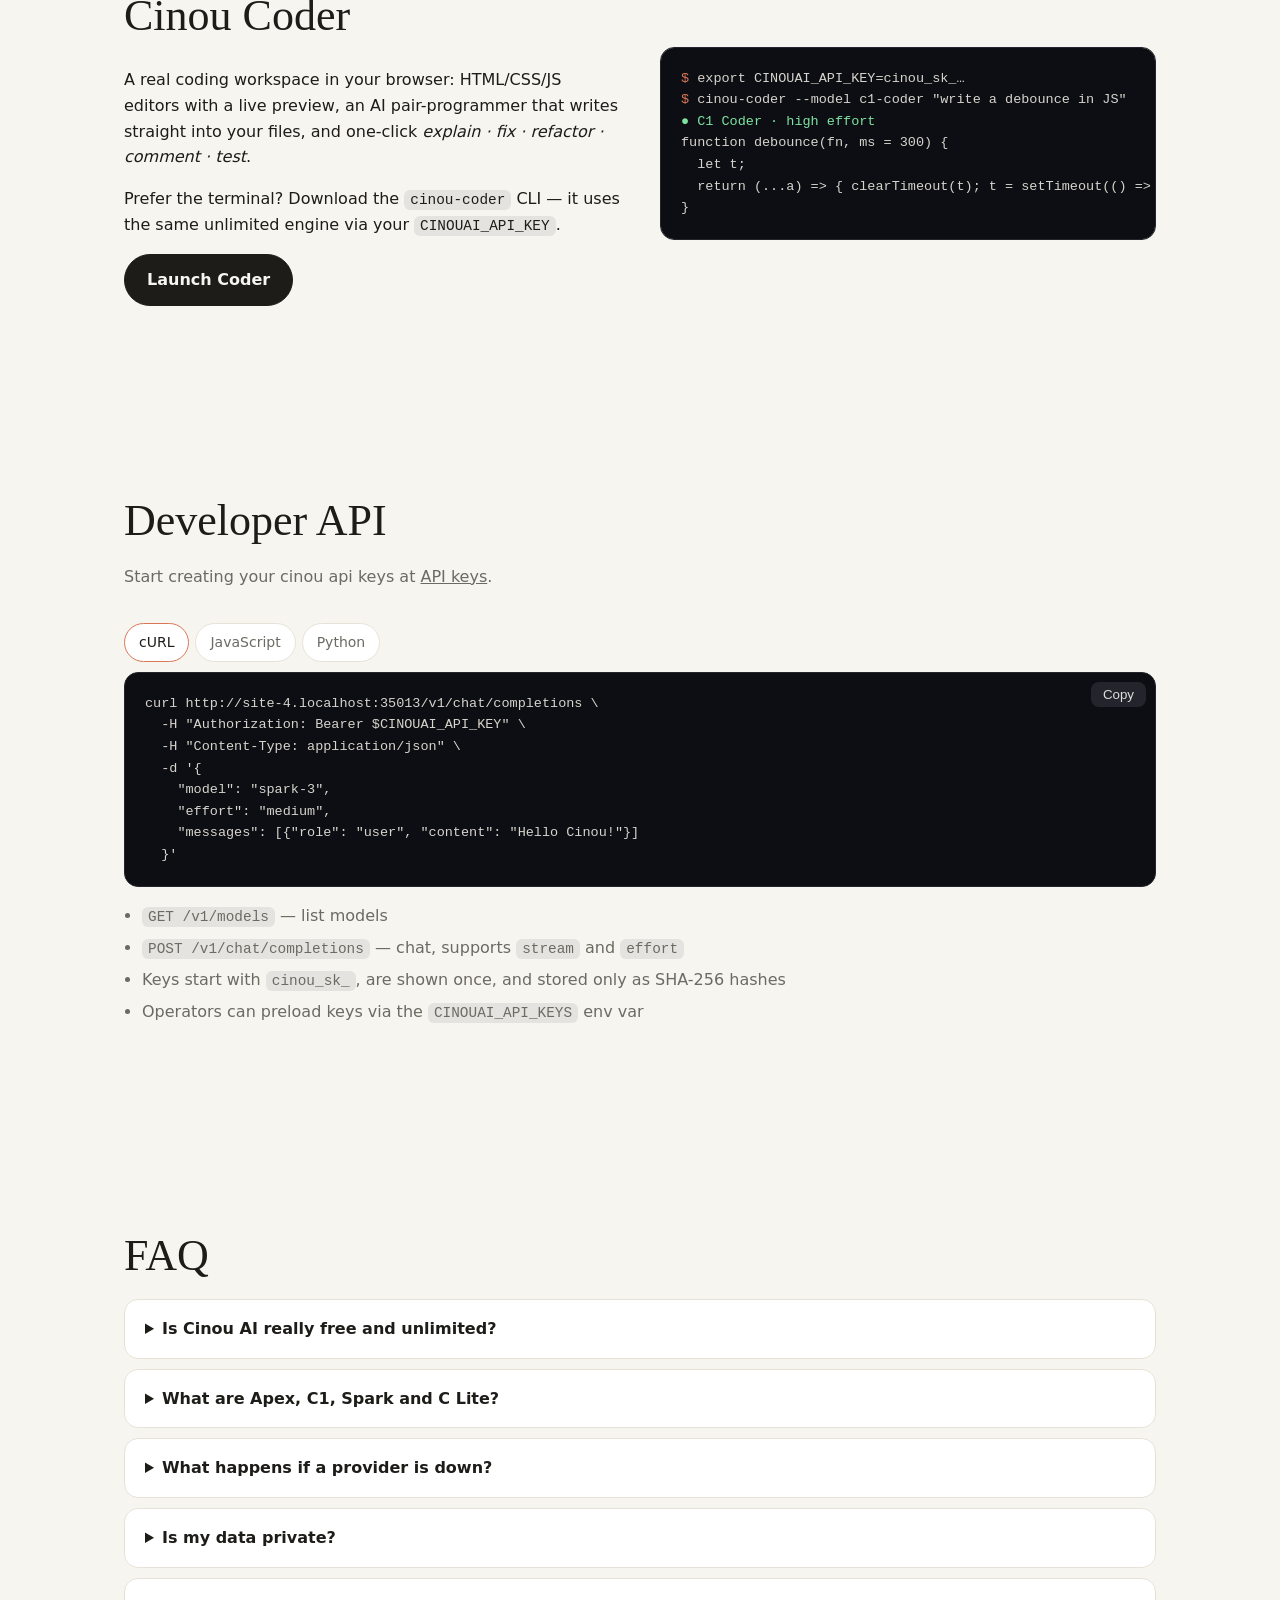
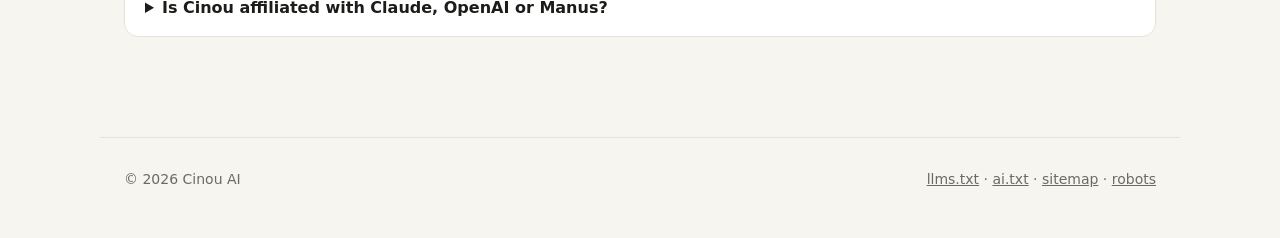
==== commit 6cd37076: "big" ====
--- a/about.html
+++ b/about.html
@@ -1,214 +1,134 @@
-<!DOCTYPE html>
+<!doctype html>
 <html lang="en">
 <head>
-<meta charset="UTF-8">
-<meta name="viewport" content="width=device-width, initial-scale=1.0">
-<title>About Cinou AI — the assistant that thinks with you</title>
-<meta name="description" content="Cinou AI is an AI assistant for chatting, writing, researching and building. Learn what Cinou AI is, who built it, what it can do, and how to get started.">
-<meta name="robots" content="index, follow">
-<link rel="canonical" href="https://cinouhome.pages.dev/about">
-
-<meta name="theme-color" content="#000000">
-
-<!-- Open Graph -->
-<meta property="og:type" content="website">
-<meta property="og:title" content="About Cinou AI">
-<meta property="og:description" content="What Cinou AI is, who built it, what it can do, and how to get started.">
-<meta property="og:url" content="https://cinouhome.pages.dev/about">
-<meta property="og:image" content="https://cinouhome.pages.dev/logo.png">
-
-<!-- Twitter/X -->
-<meta name="twitter:card" content="summary">
-<meta name="twitter:title" content="About Cinou AI">
-<meta name="twitter:description" content="What Cinou AI is, who built it, what it can do, and how to get started.">
-<meta name="twitter:image" content="https://cinouhome.pages.dev/logo.png">
-
-<link rel="icon" type="image/png" href="assets/logo.png">
-<link rel="stylesheet" href="styles.css">
+  <meta charset="utf-8">
+  <meta name="viewport" content="width=device-width, initial-scale=1">
+  <title>About Cinou AI — unlimited multi-model assistant & Cinou Coder</title>
+  <meta name="description" content="Everything about Cinou AI: the Apex, C1, Spark and C Lite model family, effort levels, the unlimited Cinou engine, Cinou Coder, the OpenAI-compatible API and CINOUAI_API_KEY.">
+  <meta property="og:title" content="About Cinou AI">
+  <meta property="og:description" content="Unlimited multi-model AI assistant with agentic tasks and a real coding workspace.">
+  <meta property="og:type" content="website">
+  <meta property="og:url" content="https://cinouhome.pages.dev/about">
+  <meta property="og:image" content="https://cinouhome.pages.dev/favicon.ico">
+  <meta name="twitter:card" content="summary">
+  <link rel="canonical" href="https://cinouhome.pages.dev/about">
+  <link rel="icon" href="/favicon.ico">
+  <link rel="alternate" type="text/plain" href="/llms.txt" title="LLM summary">
+  <link rel="stylesheet" href="/about.css">
+  <script type="application/ld+json">
+  {"@context":"https://schema.org","@type":"SoftwareApplication","name":"Cinou AI","applicationCategory":"ProductivityApplication","operatingSystem":"Web, Android, iOS, Windows, macOS, Linux","url":"https://cinouhome.pages.dev/","offers":{"@type":"Offer","price":"0","priceCurrency":"USD"},"description":"Unlimited multi-model AI assistant and Cinou Coder coding workspace."}
+  </script>
 </head>
 <body>
+  <canvas id="bg" aria-hidden="true"></canvas>
+  <header class="nav">
+    <a class="brand" href="/"><img src="/favicon.ico" alt="" width="26" height="26"> Cinou AI</a>
+    <nav>
+      <a href="#models">Models</a><a href="#engine">Engine</a><a href="#coder">Coder</a><a href="#api">API</a><a href="#faq">FAQ</a>
+    </nav>
+    <a class="btn small" href="/">Open app</a>
+  </header>
 
-<!-- ===================== NAV ===================== -->
-<header class="nav" id="top">
-  <div class="nav__inner">
-    <a class="nav__brand" href="/">
-      <img src="assets/logo.png" alt="Cinou AI" class="nav__logo">
-      <span class="nav__wordmark">Cinou<span class="nav__wordmark-ai">AI</span></span>
-    </a>
-
-    <nav class="nav__links" aria-label="Primary">
-      <a href="/about" aria-current="page">About</a>
-      <a href="/#product">Product</a>
-      <a href="/#premium">Premium</a>
-      <a href="/#download">Download</a>
-      <a href="/#comments">Comments</a>
-    </nav>
-
-    <a class="btn btn--primary btn--small" href="https://cinouai.onrender.com/">Try Cinou AI in your browser</a>
-
-    <button class="nav__burger" id="burgerBtn" aria-label="Open menu" aria-expanded="false" aria-controls="mobileMenu">
-      <span></span><span></span><span></span>
-    </button>
-  </div>
-
-  <div class="mobile-menu" id="mobileMenu">
-    <a href="/about">About</a>
-    <a href="/#product">Product</a>
-    <a href="/#premium">Premium</a>
-    <a href="/#download">Download</a>
-    <a href="/#comments">Comments</a>
-    <a class="btn btn--primary" href="https://cinouai.onrender.com/">Try Cinou AI</a>
-  </div>
-</header>
-
-<!-- ===================== PAGE HERO ===================== -->
-<section class="page-hero">
-  <div class="page-hero__inner">
-    <p class="page-hero__eyebrow">About Cinou AI</p>
-    <h1 class="page-hero__title">One assistant. Every conversation, remembered.</h1>
-    <p class="page-hero__subtitle">
-      Cinou AI is a smart, easy-to-use AI assistant you can chat with to write, plan,
-      research and create — on the web today, and soon on your phone and PC.
-    </p>
-  </div>
-</section>
-
-<!-- ===================== CONTENT ===================== -->
-<main class="content-page">
-  <div class="content-page__inner">
-
-    <section class="content-block">
-      <p class="content-block__eyebrow">What it is</p>
-      <h2>What is Cinou AI?</h2>
-      <p>
-        Cinou AI is a conversational assistant you can turn to for everyday thinking work:
-        drafting messages, researching a topic, planning a project, brainstorming ideas,
-        or just talking through a problem. It's designed to keep track of the whole
-        conversation — not just your last message — so you don't have to repeat context
-        every time you come back to it.
-      </p>
-      <p>
-        It's free to start, works right in your browser with no install, and is built to
-        follow you across devices as new apps roll out.
-      </p>
+  <main>
+    <section class="hero">
+      <span class="pill">∞ Unlimited · no credits · no daily caps</span>
+      <h1>An AI that <span class="grad" id="rot">thinks</span><br>with you.</h1>
+      <p class="lead">Cinou AI is a multi-model assistant that chats, plans, runs tasks and writes code. Pick a model, pick an effort, and go — as many times as you want.</p>
+      <div class="cta">
+        <a class="btn" href="/">Start chatting</a>
+        <a class="btn ghost" href="/coder">Open Cinou Coder</a>
+      </div>
+      <div class="stats">
+        <div><b data-count="8">0</b><span>models</span></div>
+        <div><b data-count="4">0</b><span>effort levels</span></div>
+        <div><b data-count="5">0</b><span>provider fallbacks</span></div>
+        <div><b>∞</b><span>messages</span></div>
+      </div>
     </section>
 
-    <section class="content-block">
-      <p class="content-block__eyebrow">Who's behind it</p>
-      <h2>Who created Cinou AI?</h2>
-      <p>
-        Cinou AI is built and maintained by Cinou Studios .
-        <!-- Placeholder: swap this paragraph for a short, real note about your background,
-             why you built Cinou, and any team members — the same way other placeholder
-             links in this project are marked, this is meant to be personalized before launch. -->
-        <em>Cinou Studios creator named Yacine Chabi, and he called Cinou as a alias</em>
-      </p>
+    <section id="models" class="reveal">
+      <h2>The Cinou model family</h2>
+      <p class="sub">Four families, each with versions. Every model is unlimited.</p>
+      <div class="models" id="models-grid"></div>
+      <div class="effort reveal">
+        <h3>Effort</h3>
+        <p>Effort decides how much the model thinks before answering. Drag to see what changes.</p>
+        <input type="range" id="effort" min="0" max="3" value="1" aria-label="Effort">
+        <div class="effort-out" id="effort-out"></div>
+      </div>
     </section>
 
-    <section class="content-block">
-      <p class="content-block__eyebrow">What it does</p>
-      <h2>What features does Cinou AI provide?</h2>
-      <ul class="content-list">
-        <li><strong>Context that sticks.</strong> Cinou keeps track of an entire conversation, so follow-up questions and long threads stay coherent.</li>
-        <li><strong>Works everywhere.</strong> Start a conversation on the web and continue it later — your work follows you, not the device.</li>
-        <li><strong>Private by design.</strong> Your conversations are yours; Cinou isn't built to quietly turn what you share into training data.</li>
-        <li><strong>Cinou Premium.</strong> Priority access at busy times, extended memory across conversations, and early access to new capabilities.</li>
+    <section id="features" class="reveal">
+      <h2>What Cinou can do</h2>
+      <div class="grid">
+        <article class="card"><h3>Chat like a person</h3><p>Natural conversation with memory, personas and styles. Markdown, tables, code and math render beautifully.</p></article>
+        <article class="card"><h3>Agentic tasks</h3><p>A Manus-style task workspace: give a goal, Cinou plans the steps and works through them.</p></article>
+        <article class="card"><h3>Files & images</h3><p>Drop in documents and pictures to summarize, compare, translate or extract data.</p></article>
+        <article class="card"><h3>Voice</h3><p>Talk to Cinou and hear answers back, on desktop and phone.</p></article>
+        <article class="card"><h3>Memory</h3><p>Cinou remembers what you tell it to — preferences, projects, facts — and you can edit it any time.</p></article>
+        <article class="card"><h3>Everywhere</h3><p>Desktop web, mobile web and installable PWA, with the same chats synced.</p></article>
+      </div>
+    </section>
+
+    <section id="engine" class="reveal">
+      <h2>The Cinou engine</h2>
+      <p class="sub">Why Cinou always answers.</p>
+      <ol class="flow">
+        <li><b>Your message</b><span>Model + effort chosen in the picker</span></li>
+        <li><b>Router</b><span>Maps the Cinou model to the best upstream model</span></li>
+        <li><b>Key rotation</b><span>Rate-limited keys cool down; the next key is used</span></li>
+        <li><b>Provider fallback</b><span>OpenAI → Groq → Gemini → OpenRouter → free</span></li>
+        <li><b>Timeouts</b><span>Every call has a deadline — no endless spinner</span></li>
+        <li><b>Answer</b><span>Returned to the app or your API client</span></li>
+      </ol>
+      <p class="note">“Unlimited” means Cinou itself never counts credits or caps messages. Upstream providers you configure can still apply their own limits; the engine works around them by rotating keys and providers.</p>
+    </section>
+
+    <section id="coder" class="reveal split">
+      <div>
+        <h2>Cinou Coder</h2>
+        <p>A real coding workspace in your browser: HTML/CSS/JS editors with a live preview, an AI pair-programmer that writes straight into your files, and one-click <em>explain · fix · refactor · comment · test</em>.</p>
+        <p>Prefer the terminal? Download the <code>cinou-coder</code> CLI — it uses the same unlimited engine via your <code>CINOUAI_API_KEY</code>.</p>
+        <a class="btn" href="/coder">Launch Coder</a>
+      </div>
+      <pre class="term"><span class="c">$</span> export CINOUAI_API_KEY=cinou_sk_…
+<span class="c">$</span> cinou-coder --model c1-coder "write a debounce in JS"
+<span class="g">● C1 Coder · high effort</span>
+function debounce(fn, ms = 300) {
+  let t;
+  return (...a) =&gt; { clearTimeout(t); t = setTimeout(() =&gt; fn(...a), ms); };
+}</pre>
+    </section>
+
+    <section id="api" class="reveal">
+      <h2>Developer API</h2>
+      <p class="sub">Start creating your cinou api keys at <a href="https://cinouai.onrender.com/api-keys">API keys</a>.</p>
+      <div class="tabs" role="tablist">
+        <button class="on" data-tab="curl">cURL</button><button data-tab="js">JavaScript</button><button data-tab="py">Python</button>
+      </div>
+      <div class="code-wrap"><button class="copy" id="copy">Copy</button><pre id="code"></pre></div>
+      <ul class="facts">
+        <li><code>GET /v1/models</code> — list models</li>
+        <li><code>POST /v1/chat/completions</code> — chat, supports <code>stream</code> and <code>effort</code></li>
+        <li>Keys start with <code>cinou_sk_</code>, are shown once, and stored only as SHA-256 hashes</li>
+        <li>Operators can preload keys via the <code>CINOUAI_API_KEYS</code> env var</li>
       </ul>
     </section>
 
-    <section class="content-block">
-      <p class="content-block__eyebrow">Getting started</p>
-      <h2>How do I use Cinou AI?</h2>
-      <ol class="steps-list">
-        <li>
-          <div>
-            <strong>Open Cinou AI in your browser</strong>
-            <p>You can try Cinou in your browser, No install needed — or install it on your device — head to the web app and you're straight into a conversation.</p>
-          </div>
-        </li>
-        <li>
-          <div>
-            <strong>Ask it anything</strong>
-            <p>Write, research, plan, or just ask a question — Cinou responds and keeps the thread going as you reply.</p>
-          </div>
-        </li>
-        <li>
-          <div>
-            <strong>Upgrade if you need more | <p>for this time it is completely free .</p></strong>
-            <p>Cinou Premium adds priority speed, longer memory, and early access to new features when you're ready.</p>
-          </div>
-        </li>
-        <li>
-          <div>
-            <strong>Bring it with you</strong>
-            <p>Phone apps are on the way — the Android build is already available to download, with Ios and PC coming soon.</p>
-          </div>
-        </li>
-      </ol>
+    <section id="faq" class="reveal">
+      <h2>FAQ</h2>
+      <details><summary>Is Cinou AI really free and unlimited?</summary><p>Yes inside the app: no credits, no message caps, no paywalled models. The server uses a keyless free provider by default, and owners can add their own provider keys for more speed and capacity.</p></details>
+      <details><summary>What are Apex, C1, Spark and C Lite?</summary><p>They are Cinou's model tiers. Each is routed to a suitable upstream model and tuned with its own system prompt and default effort.</p></details>
+      <details><summary>What happens if a provider is down?</summary><p>The engine times out the call and moves to the next key or provider automatically, so you get an answer or a clear error — never an endless wait.</p></details>
+      <details><summary>Is my data private?</summary><p>Chats are stored in your browser and, if you sign in, synced to your account. API keys are stored hashed. Messages are sent to the AI provider that answers them.</p></details>
+      <details><summary>Is Cinou affiliated with Claude, OpenAI or Manus?</summary><p>No. Cinou AI is an independent project; its design is inspired by modern assistants but its code is its own.</p></details>
     </section>
+  </main>
 
-    <div class="about-cta">
-      <h2>follow us in:</h2>
-      <p>
-        Facebook: none
-        Instagram: cinou.ai
-        Twitter -X-: none.
-        Youtube: Cooming soon. 
-      </p>
-    </div>
-
-    <div class="about-cta">
-      <h2>Ready to try it?</h2>
-      <p>Jump into a conversation with Cinou AI right now — you can try it without sign up and start.</p>
-      <div class="about-cta__actions">
-        <a href="https://cinouai.onrender.com/" class="btn btn--primary btn--large">Try Cinou AI on web</a>
-        <a href="https://cinouai-premium-2.onrender.com/" class="btn btn--secondary btn--large">Cinou Premium</a>
-      </div>
-    </div>
-
-  </div>
-</main>
-
-<!-- ===================== FOOTER ===================== -->
-<footer class="footer">
-  <div class="section-inner footer__inner">
-    <a class="nav__brand" href="/">
-      <img src="assets/logo.png" alt="Cinou AI" class="nav__logo">
-      <span class="nav__wordmark">Cinou<span class="nav__wordmark-ai">AI</span></span>
-    </a>
-    <nav class="footer__links" aria-label="Footer">
-      <a href="/about">About</a>
-      <a href="/#product">Product</a>
-      <a href="/#premium">Premium</a>
-      <a href="/#download">Download</a>
-      <a href="/#comments">Comments</a>
-      <a href="/privacy">Privacy</a>
-      <a href="/terms">Terms</a>
-    </nav>
-    <p class="footer__copy">© <span id="year"></span> Cinou Studios. All rights reserved.</p>
-  </div>
-</footer>
-
-<script>
-  // Minimal shared behavior for this page (year stamp + mobile nav).
-  // This page intentionally doesn't load script.js, since that file also
-  // wires up the phone modal and comment system, neither of which exist here.
-  document.getElementById('year').textContent = new Date().getFullYear();
-
-  (function(){
-    var burger = document.getElementById('burgerBtn');
-    var menu = document.getElementById('mobileMenu');
-    burger.addEventListener('click', function(){
-      var open = menu.classList.toggle('is-open');
-      burger.setAttribute('aria-expanded', open ? 'true' : 'false');
-    });
-    menu.querySelectorAll('a').forEach(function(a){
-      a.addEventListener('click', function(){
-        menu.classList.remove('is-open');
-        burger.setAttribute('aria-expanded', 'false');
-      });
-    });
-  })();
-</script>
+  <footer>
+    <span>© <span id="yr"></span> Cinou AI</span>
+    <span><a href="/llms.txt">llms.txt</a> · <a href="/ai.txt">ai.txt</a> · <a href="/sitemap.xml">sitemap</a> · <a href="/robots.txt">robots</a></span>
+  </footer>
+  <script src="/about.js"></script>
 </body>
 </html>
--- a/about.css
+++ b/about.css
@@ -0,0 +1,57 @@
+:root{--bg:#0b0c10;--fg:#ecebe6;--mut:#9a9890;--card:#15161b;--line:#26272e;--acc:#d97757;--acc2:#7b6cff;--r:18px;color-scheme:dark}
+@media (prefers-color-scheme:light){:root{--bg:#f7f5f0;--fg:#1d1c19;--mut:#6b6a63;--card:#fff;--line:#e6e2d8;color-scheme:light}}
+*{box-sizing:border-box}html{scroll-behavior:smooth}
+body{margin:0;background:var(--bg);color:var(--fg);font:16px/1.6 ui-sans-serif,system-ui,-apple-system,"Segoe UI",Roboto,sans-serif;-webkit-font-smoothing:antialiased}
+#bg{position:fixed;inset:0;width:100%;height:100%;z-index:-1;opacity:.55}
+a{color:inherit}
+.nav{position:sticky;top:0;z-index:5;display:flex;align-items:center;gap:20px;padding:14px 28px;backdrop-filter:blur(14px);background:color-mix(in srgb,var(--bg) 75%,transparent);border-bottom:1px solid var(--line)}
+.brand{display:flex;gap:10px;align-items:center;font-weight:700;text-decoration:none;font-family:Georgia,serif;font-size:19px}
+.nav nav{display:flex;gap:18px;margin-left:auto}.nav nav a{text-decoration:none;color:var(--mut);font-size:14px}.nav nav a:hover{color:var(--fg)}
+.btn{display:inline-block;padding:12px 22px;border-radius:999px;background:var(--fg);color:var(--bg);text-decoration:none;font-weight:600;border:1px solid var(--fg);transition:transform .15s}
+.btn:hover{transform:translateY(-2px)}.btn.ghost{background:transparent;color:var(--fg)}.btn.small{padding:7px 16px;font-size:14px}
+main{max-width:1080px;margin:0 auto;padding:0 24px}
+section{padding:90px 0}
+.hero{text-align:center;padding-top:110px}
+.pill{display:inline-block;padding:6px 14px;border:1px solid var(--line);border-radius:999px;font-size:13px;color:var(--mut);background:var(--card)}
+h1{font-family:Georgia,"Times New Roman",serif;font-weight:500;font-size:clamp(42px,7vw,84px);line-height:1.05;margin:22px 0;letter-spacing:-.02em}
+h2{font-family:Georgia,serif;font-weight:500;font-size:clamp(30px,4vw,44px);margin:0 0 8px}
+.grad{background:linear-gradient(90deg,var(--acc),var(--acc2));-webkit-background-clip:text;background-clip:text;color:transparent;display:inline-block;transition:opacity .3s,transform .3s}
+.grad.out{opacity:0;transform:translateY(10px)}
+.lead{max-width:620px;margin:0 auto;color:var(--mut);font-size:19px}
+.sub{color:var(--mut);margin:0 0 34px}
+.cta{display:flex;gap:12px;justify-content:center;margin:34px 0}
+.stats{display:flex;justify-content:center;gap:44px;margin-top:40px;flex-wrap:wrap}.stats b{display:block;font-size:34px;font-family:Georgia,serif}.stats span{color:var(--mut);font-size:13px}
+.models{display:grid;grid-template-columns:repeat(auto-fit,minmax(230px,1fr));gap:14px}
+.model{background:var(--card);border:1px solid var(--line);border-radius:var(--r);padding:20px;position:relative;transition:transform .2s,border-color .2s}
+.model:hover{transform:translateY(-4px);border-color:var(--acc)}
+.model h3{margin:0;font-size:20px}.model p{color:var(--mut);font-size:14px;margin:6px 0 14px}
+.model .badge{position:absolute;top:18px;right:18px;font-size:11px;padding:3px 9px;border-radius:999px;background:color-mix(in srgb,var(--acc) 18%,transparent);color:var(--acc);font-weight:600}
+.bar{display:flex;align-items:center;gap:8px;font-size:12px;color:var(--mut);margin-top:6px}.bar span{width:76px}
+.bar i{flex:1;height:6px;border-radius:9px;background:var(--line);overflow:hidden}.bar i::after{content:"";display:block;height:100%;width:var(--w);background:linear-gradient(90deg,var(--acc),var(--acc2));border-radius:9px}
+.model.legacy{opacity:.65}
+.effort{margin-top:40px;background:var(--card);border:1px solid var(--line);border-radius:var(--r);padding:26px}
+.effort h3{margin:0}.effort p{color:var(--mut);margin:4px 0 16px}
+input[type=range]{width:100%;accent-color:var(--acc)}
+.effort-out{display:grid;grid-template-columns:repeat(3,1fr);gap:12px;margin-top:16px}
+.effort-out div{background:var(--bg);border:1px solid var(--line);border-radius:12px;padding:12px}.effort-out b{display:block;font-size:22px}.effort-out span{font-size:12px;color:var(--mut)}
+.grid{display:grid;grid-template-columns:repeat(auto-fit,minmax(280px,1fr));gap:14px}
+.card{background:var(--card);border:1px solid var(--line);border-radius:var(--r);padding:24px}.card i{font-style:normal;font-size:26px}.card h3{margin:10px 0 6px}.card p{margin:0;color:var(--mut);font-size:15px}
+.flow{list-style:none;padding:0;margin:0;display:grid;grid-template-columns:repeat(auto-fit,minmax(150px,1fr));gap:10px;counter-reset:s}
+.flow li{counter-increment:s;background:var(--card);border:1px solid var(--line);border-radius:14px;padding:16px;position:relative}
+.flow li::before{content:counter(s);position:absolute;top:12px;right:14px;color:var(--acc);font-weight:700}
+.flow b{display:block}.flow span{font-size:13px;color:var(--mut)}
+.note{margin-top:22px;padding:14px 18px;border-left:3px solid var(--acc);background:var(--card);border-radius:8px;color:var(--mut);font-size:14px}
+.split{display:grid;grid-template-columns:1fr 1fr;gap:40px;align-items:center}
+.term,pre{background:#0d0e13;color:#d6d4cc;border:1px solid #23242c;border-radius:14px;padding:20px;overflow:auto;font:13.5px/1.6 ui-monospace,SFMono-Regular,Menlo,monospace;margin:0}
+.term .c{color:var(--acc)}.term .g{color:#7fe3a0}
+code{font-family:ui-monospace,Menlo,monospace;font-size:.9em;background:color-mix(in srgb,var(--fg) 8%,transparent);padding:2px 6px;border-radius:6px}
+pre code{background:none;padding:0}
+.tabs{display:flex;gap:6px;margin-bottom:10px}.tabs button{background:var(--card);color:var(--mut);border:1px solid var(--line);padding:7px 14px;border-radius:999px;cursor:pointer;font:inherit;font-size:14px}.tabs button.on{color:var(--fg);border-color:var(--acc)}
+.code-wrap{position:relative}.copy{position:absolute;top:10px;right:10px;background:#23242c;color:#ddd;border:0;border-radius:8px;padding:5px 12px;cursor:pointer}
+.facts{color:var(--mut);padding-left:18px}.facts li{margin:6px 0}
+details{background:var(--card);border:1px solid var(--line);border-radius:14px;padding:16px 20px;margin-bottom:10px}
+summary{cursor:pointer;font-weight:600}details p{color:var(--mut);margin:10px 0 0}
+footer{display:flex;justify-content:space-between;flex-wrap:wrap;gap:10px;max-width:1080px;margin:0 auto;padding:30px 24px 50px;color:var(--mut);font-size:14px;border-top:1px solid var(--line)}
+.reveal{opacity:0;transform:translateY(24px);transition:opacity .7s,transform .7s}.reveal.in{opacity:1;transform:none}
+@media (max-width:760px){.nav nav{display:none}.split{grid-template-columns:1fr}.effort-out{grid-template-columns:1fr}section{padding:60px 0}}
+@media (prefers-reduced-motion:reduce){.reveal{opacity:1;transform:none;transition:none}html{scroll-behavior:auto}}
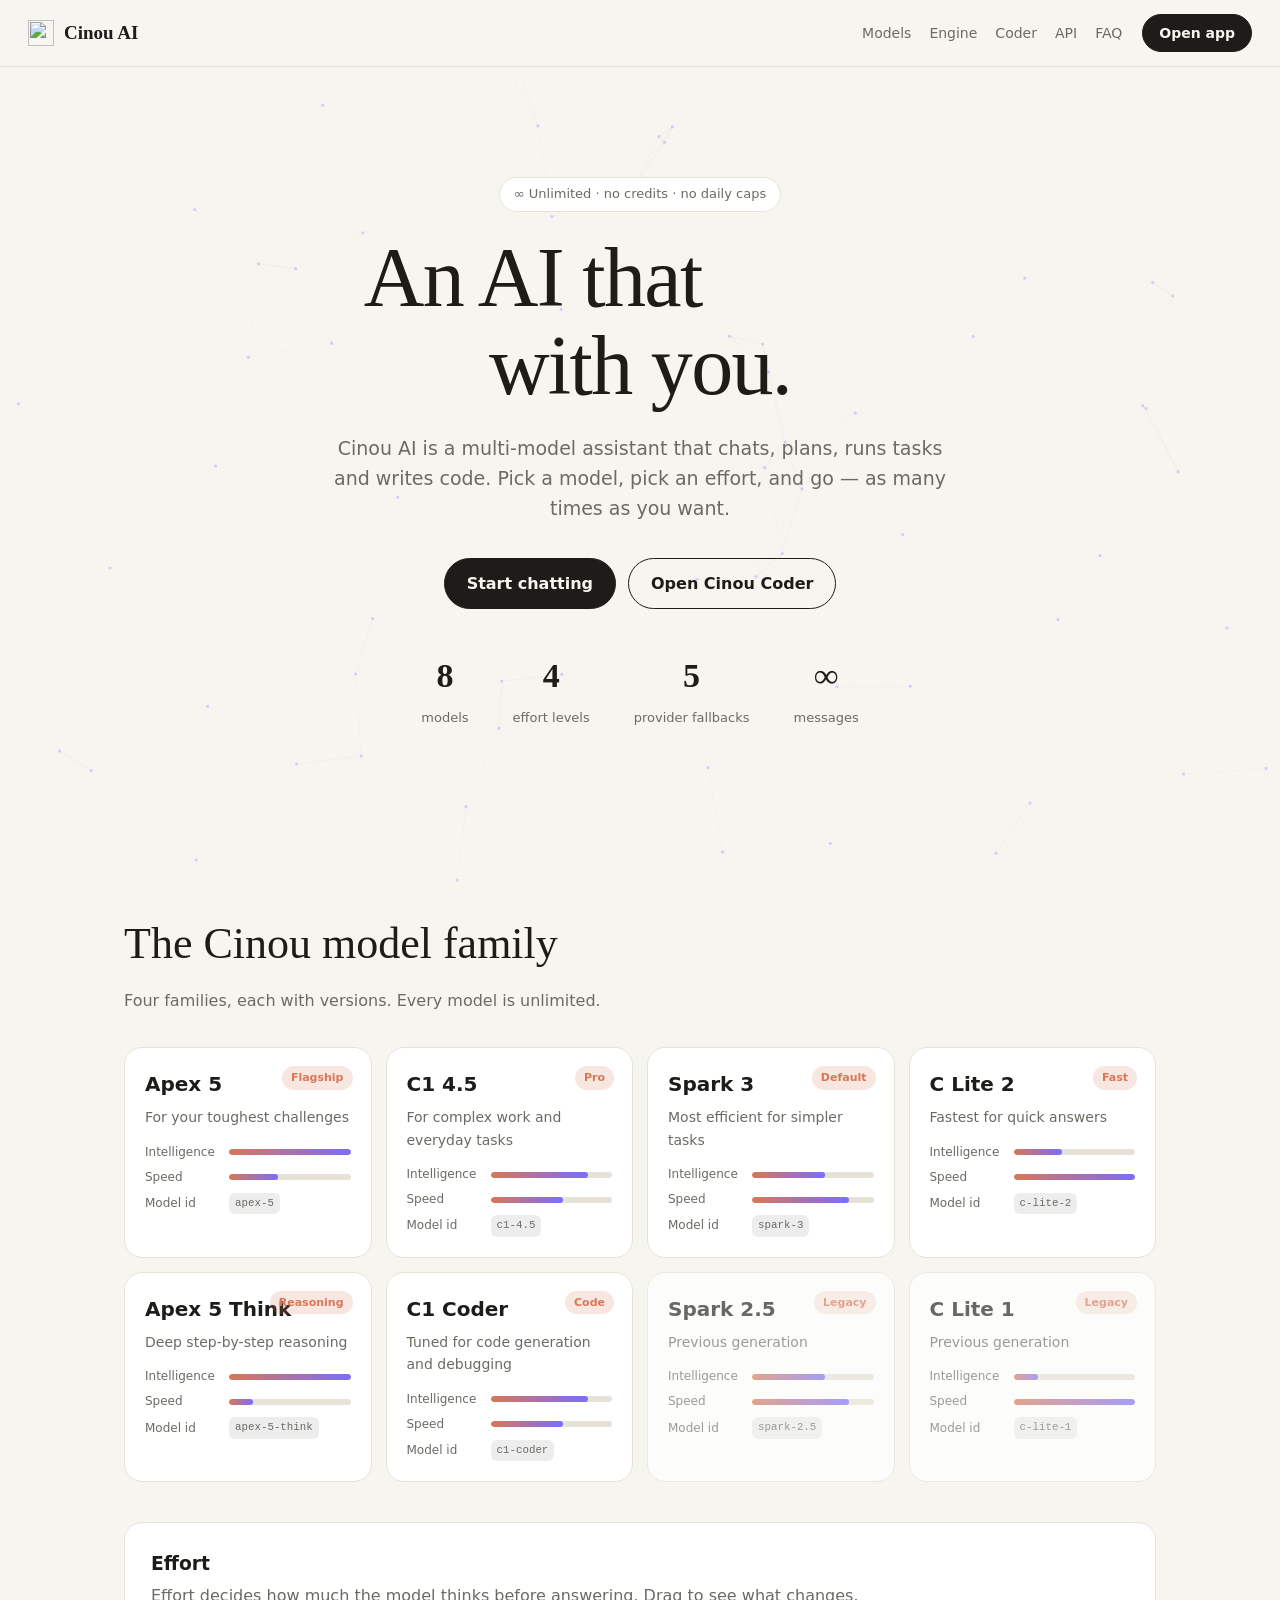
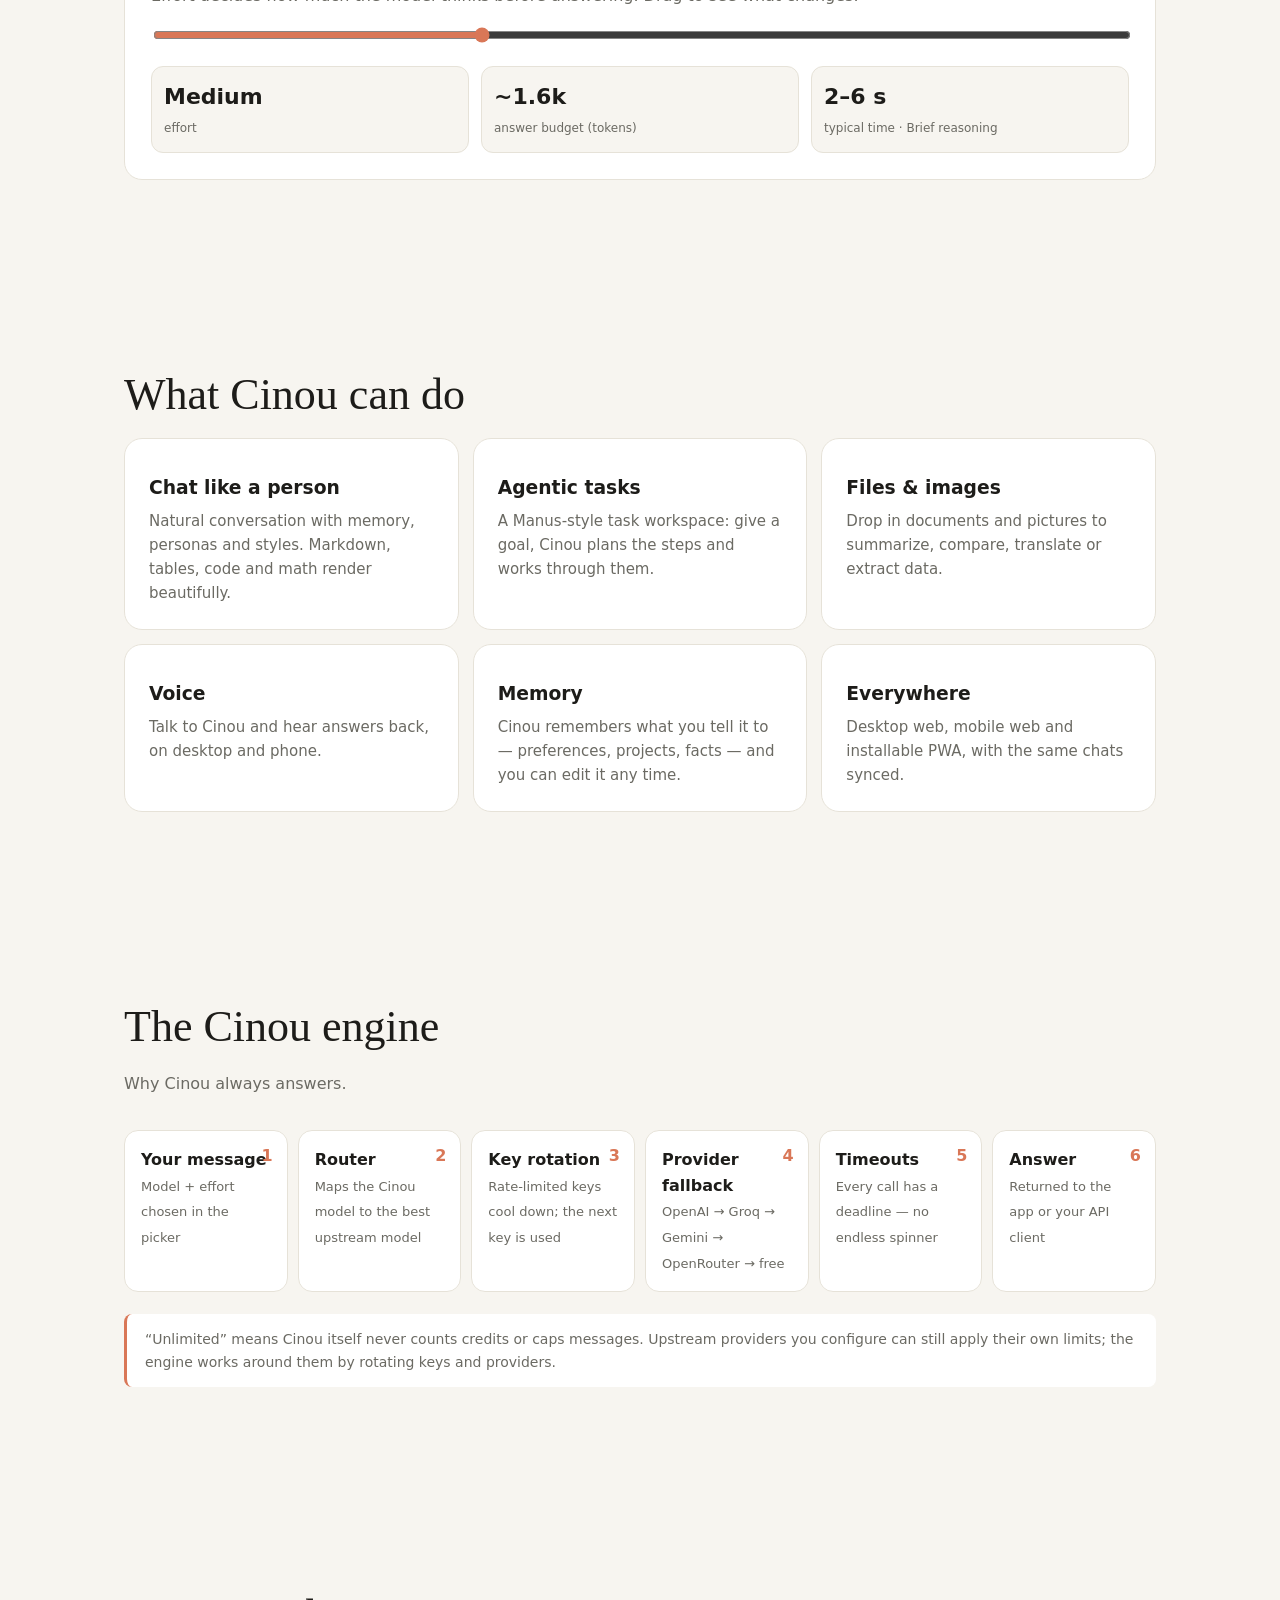
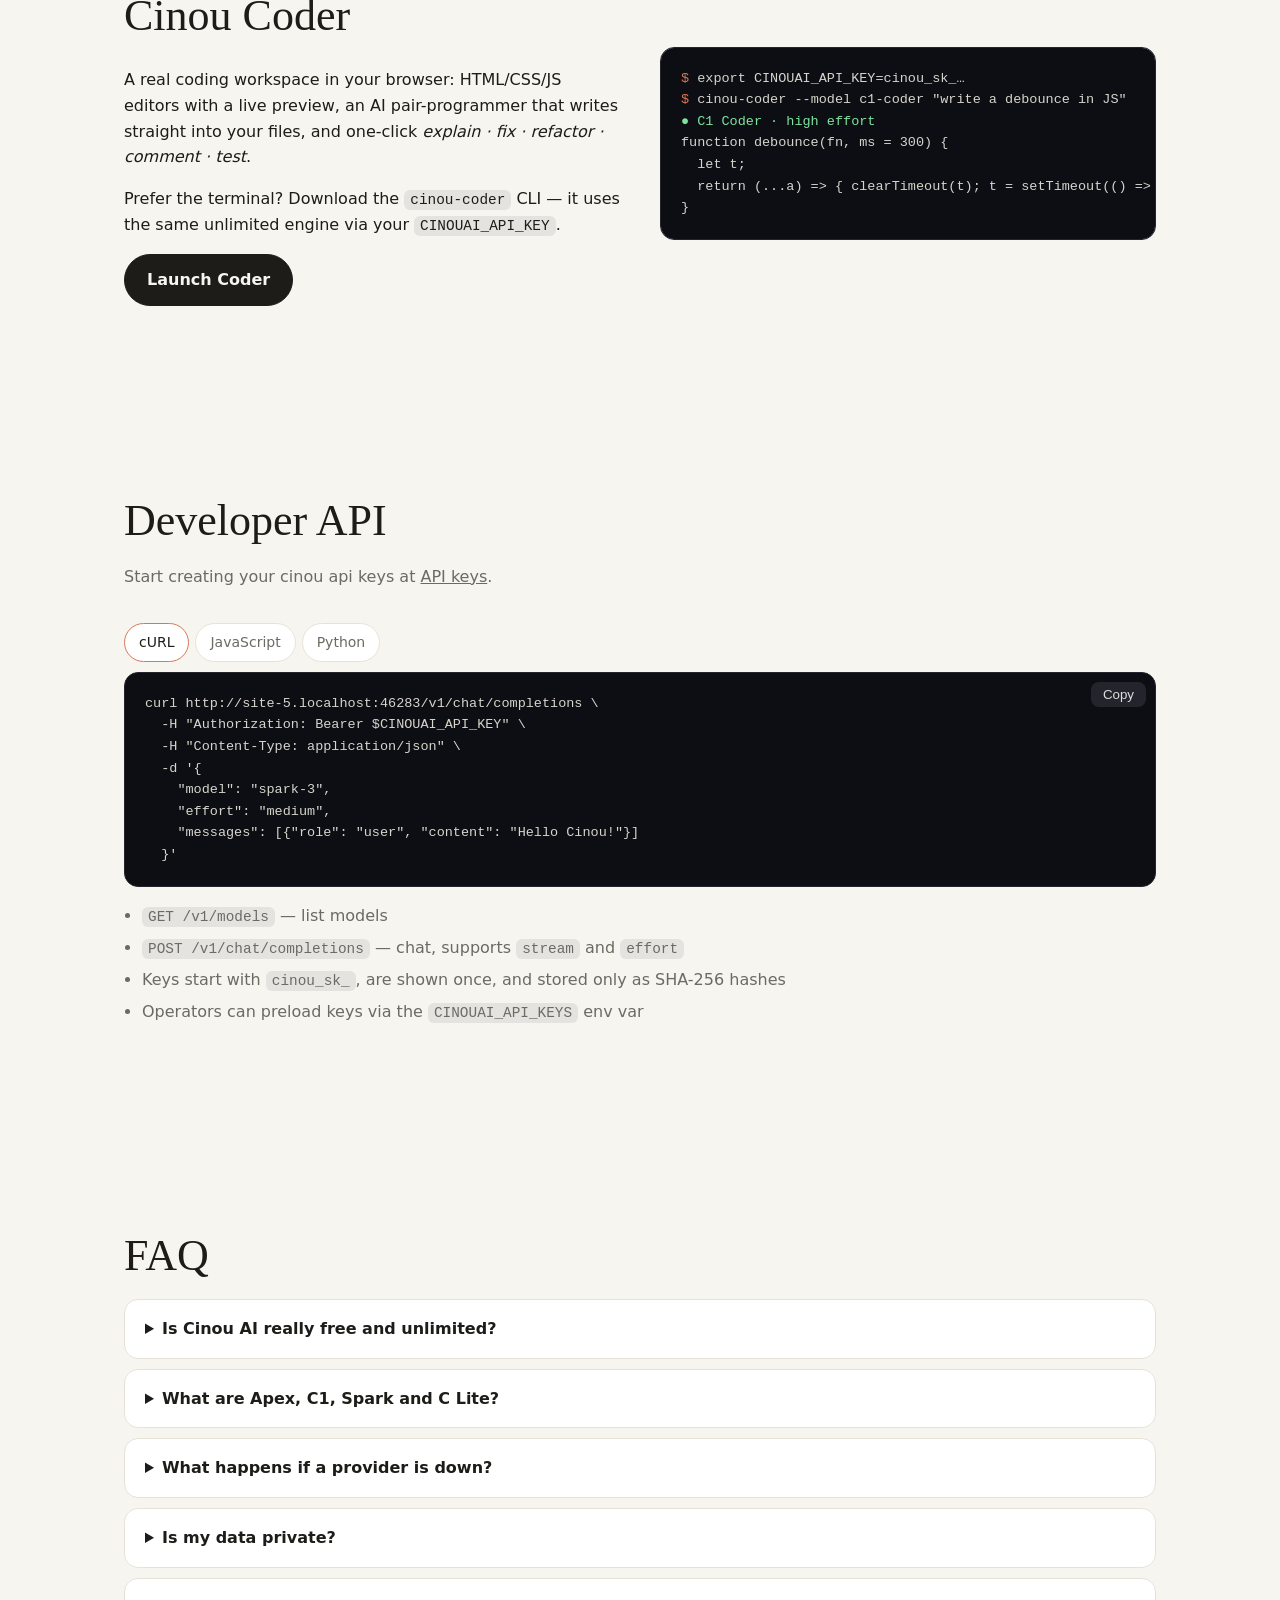
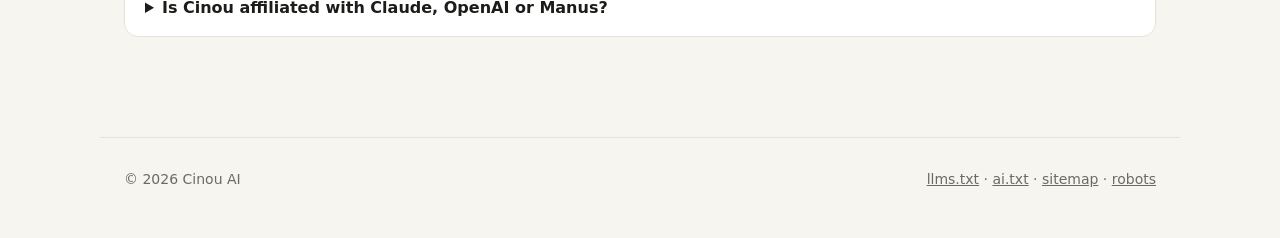
==== commit 31c47237: "big" ====
--- a/about.html
+++ b/about.html
@@ -36,7 +36,7 @@
       <p class="lead">Cinou AI is a multi-model assistant that chats, plans, runs tasks and writes code. Pick a model, pick an effort, and go — as many times as you want.</p>
       <div class="cta">
         <a class="btn" href="/">Start chatting</a>
-        <a class="btn ghost" href="/coder">Open Cinou Coder</a>
+        <a class="btn ghost" href="https://cinouai.onrender.com/coder">Open Cinou Coder</a>
       </div>
       <div class="stats">
         <div><b data-count="8">0</b><span>models</span></div>
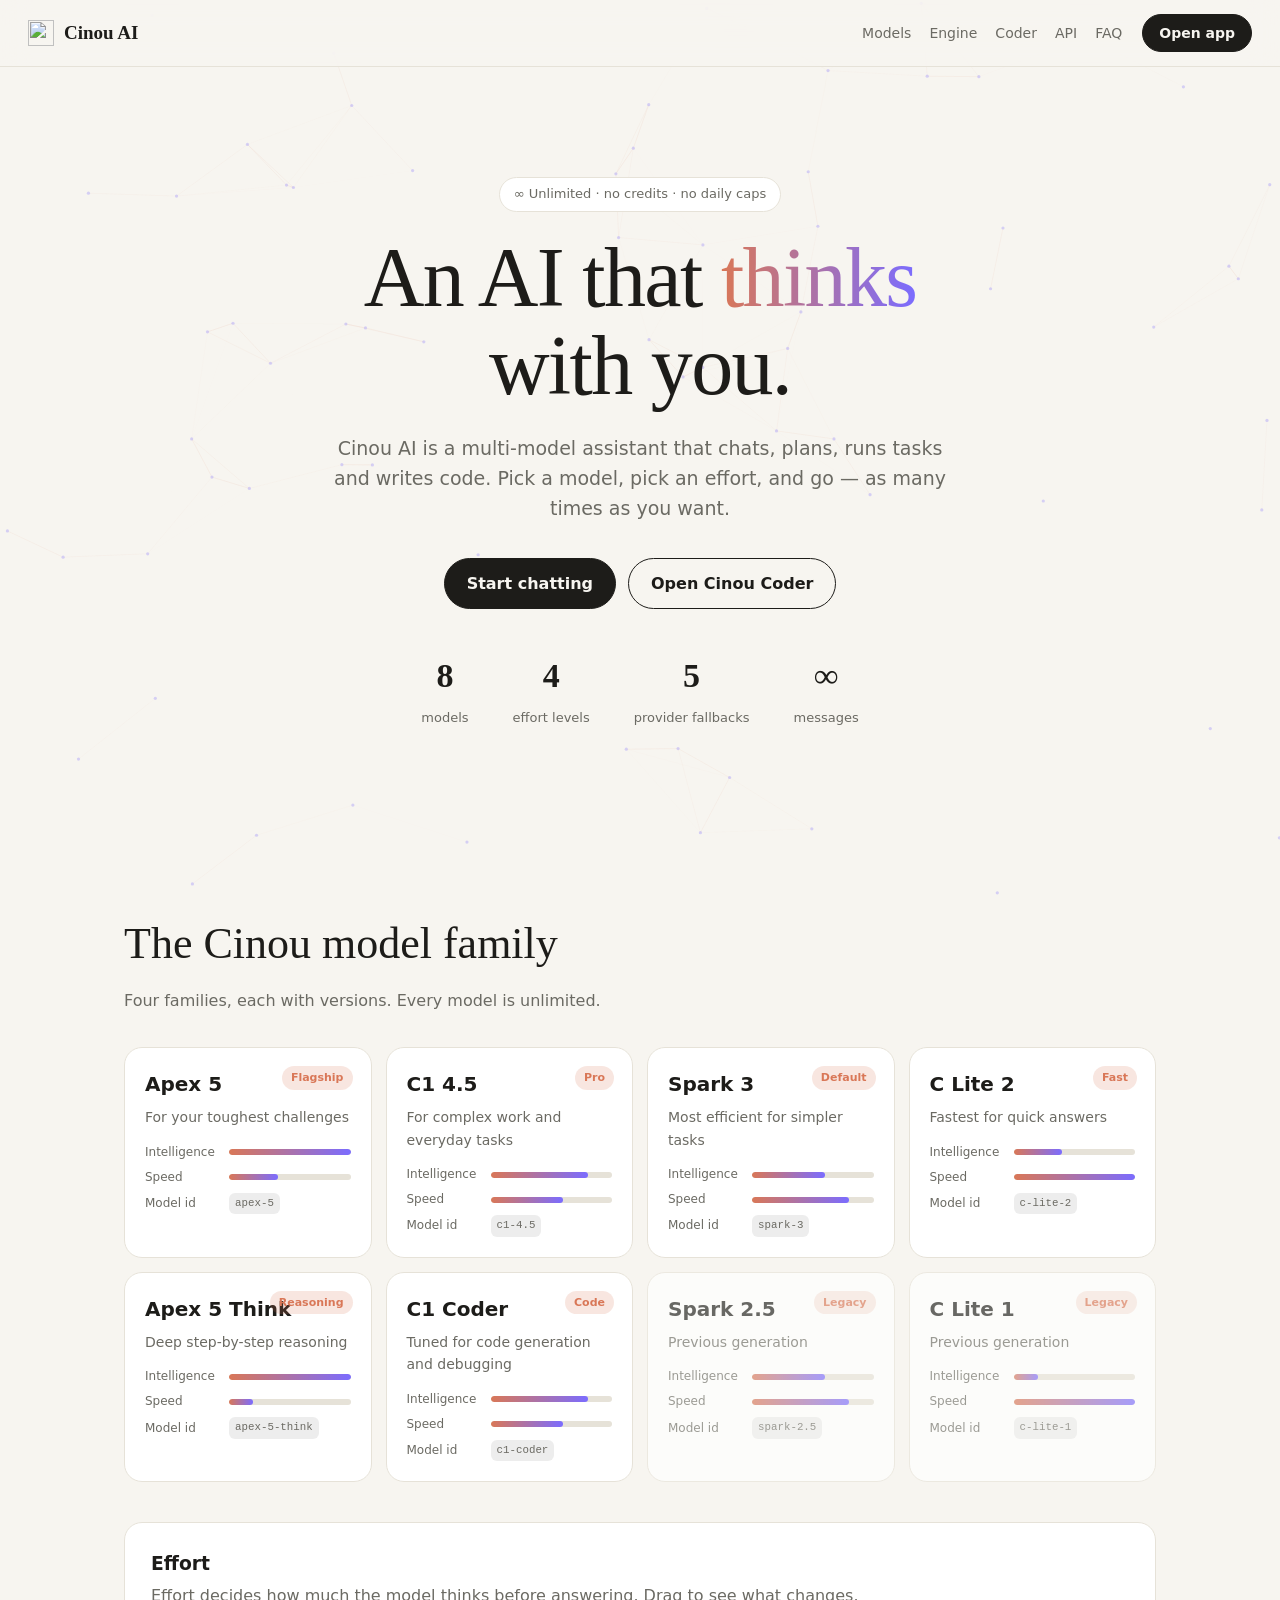
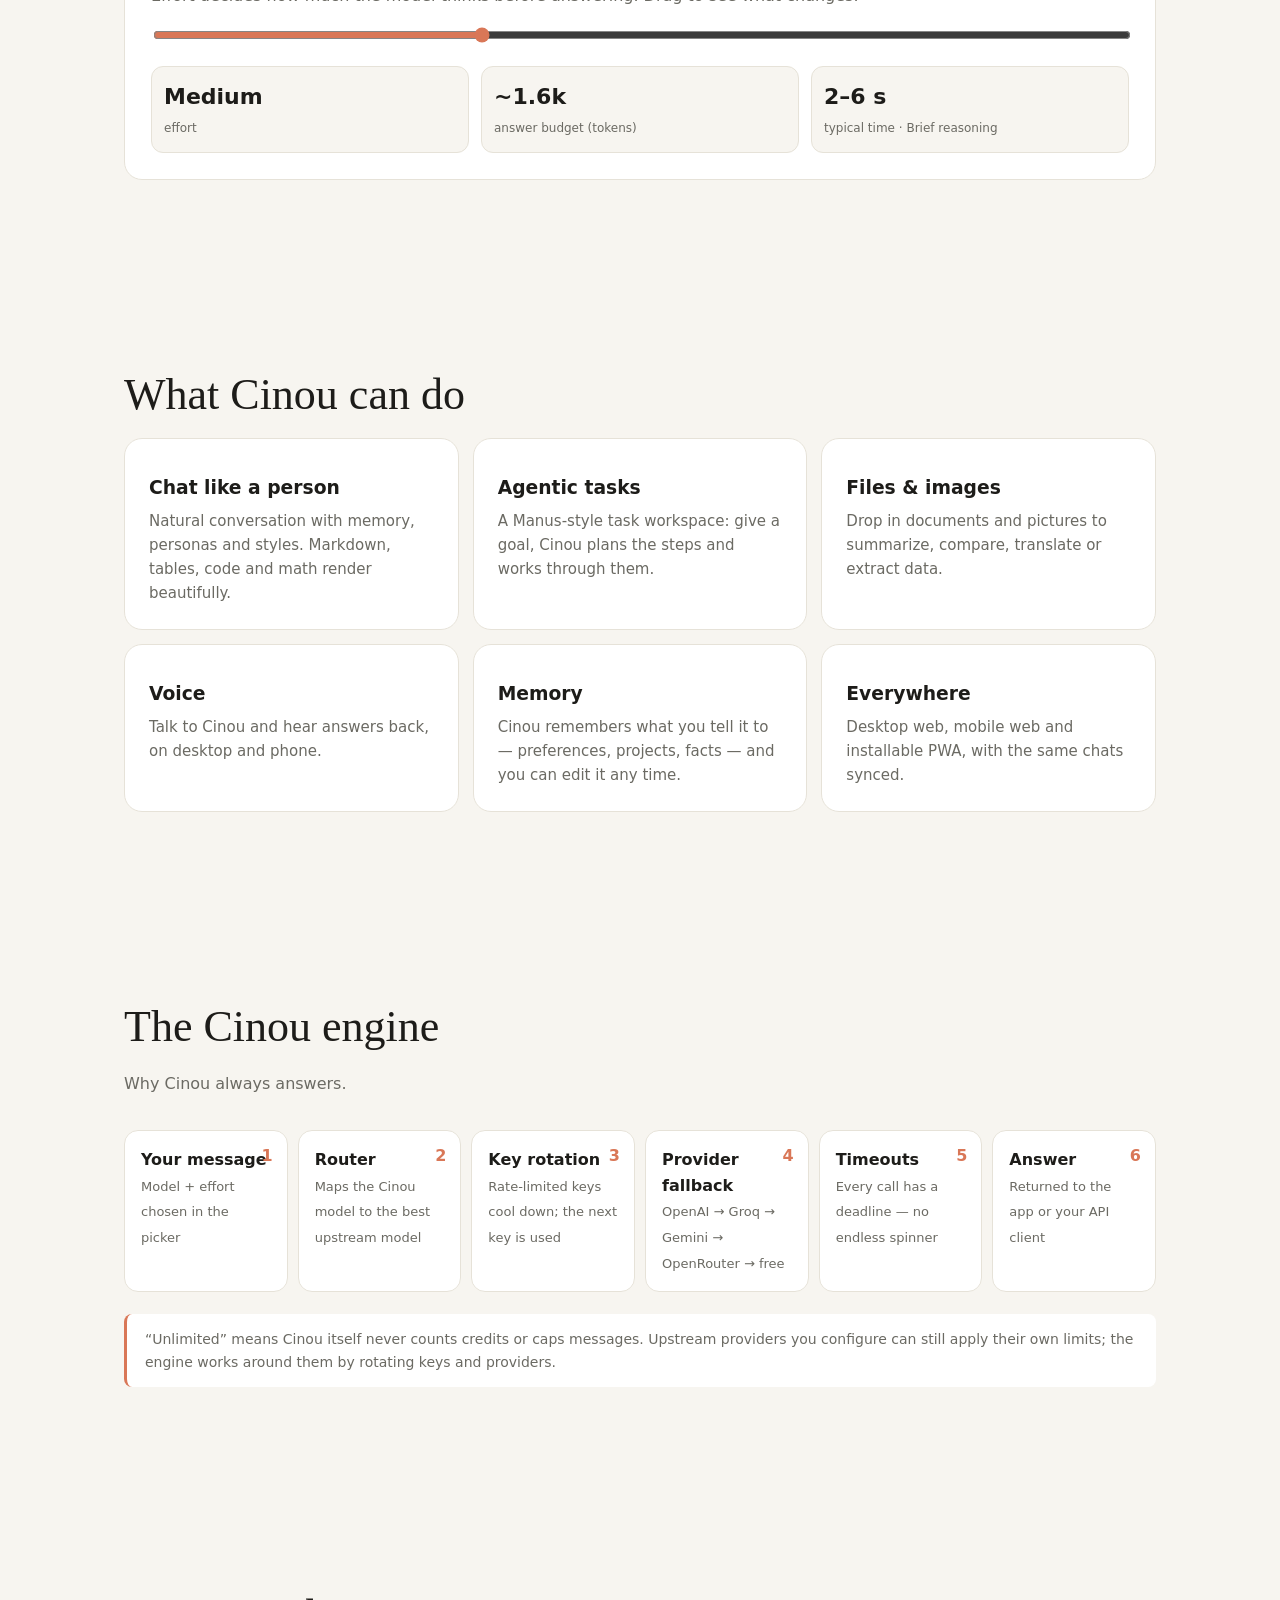
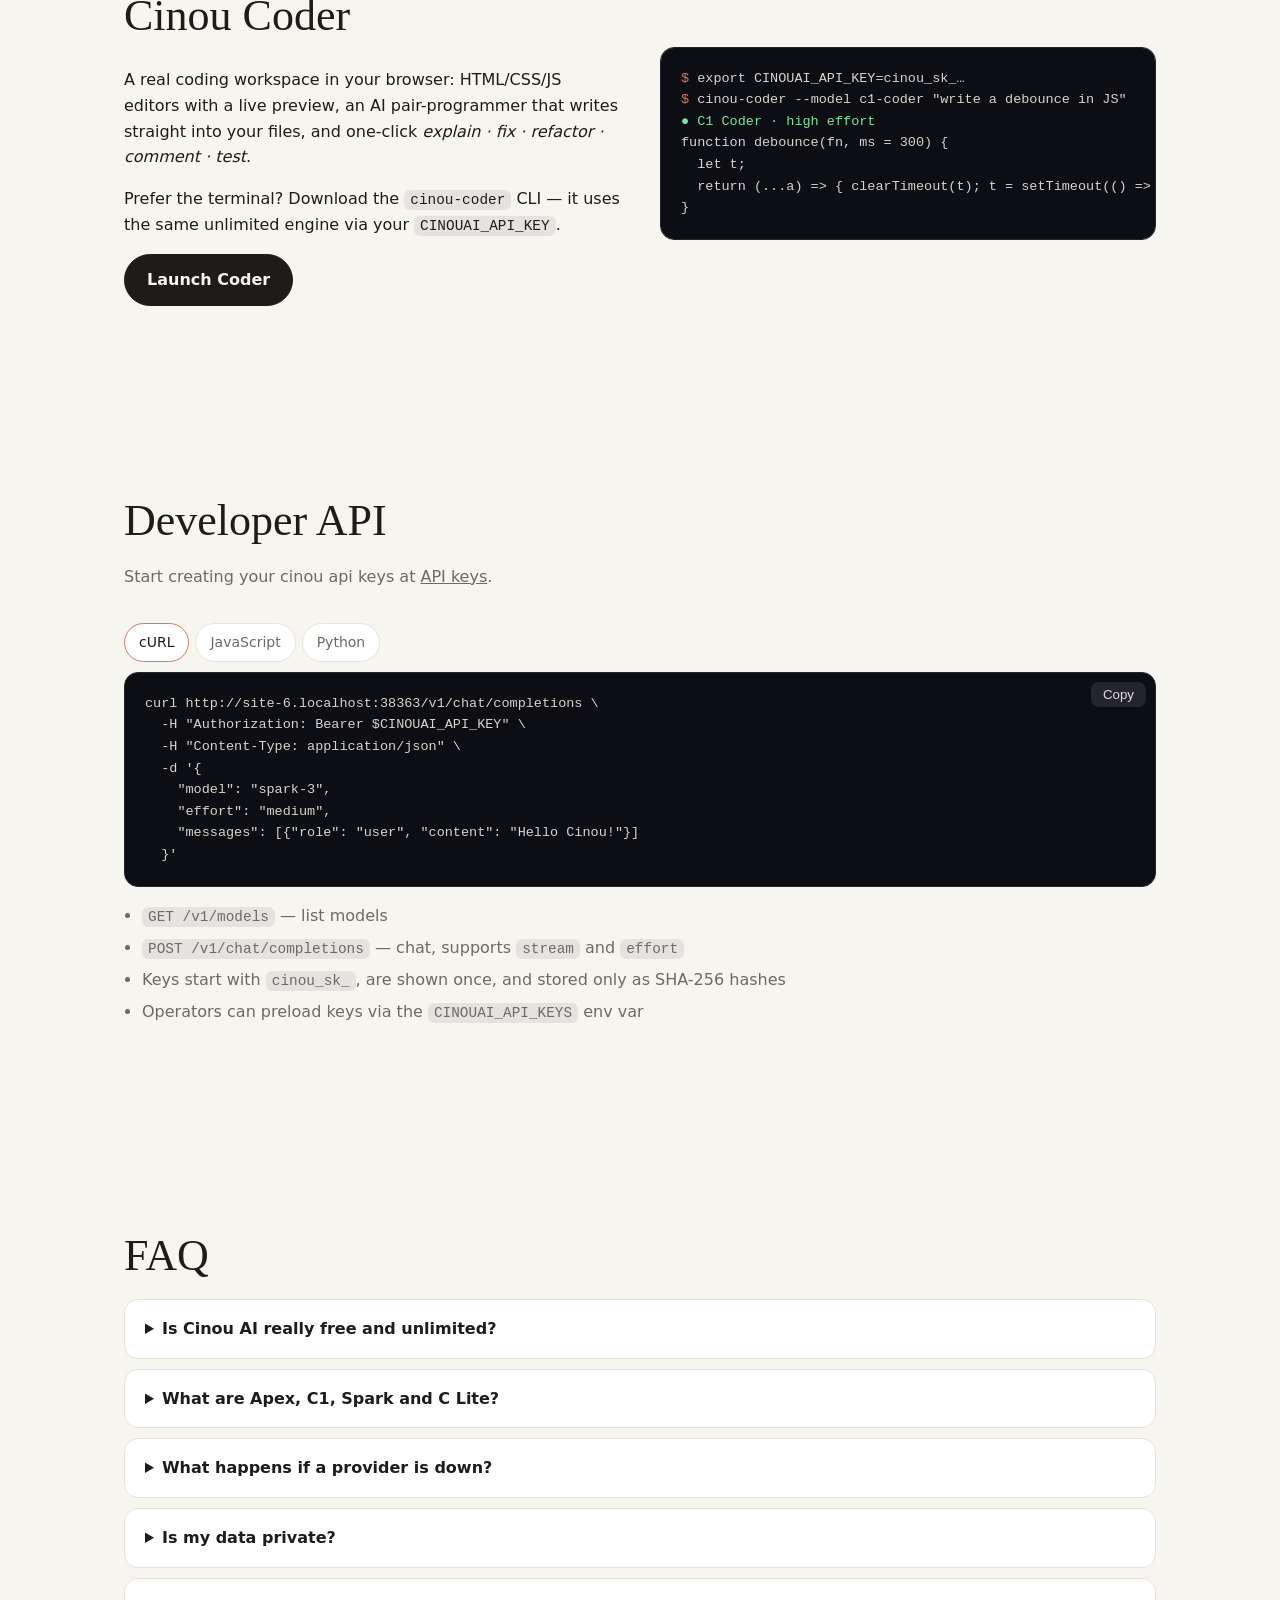
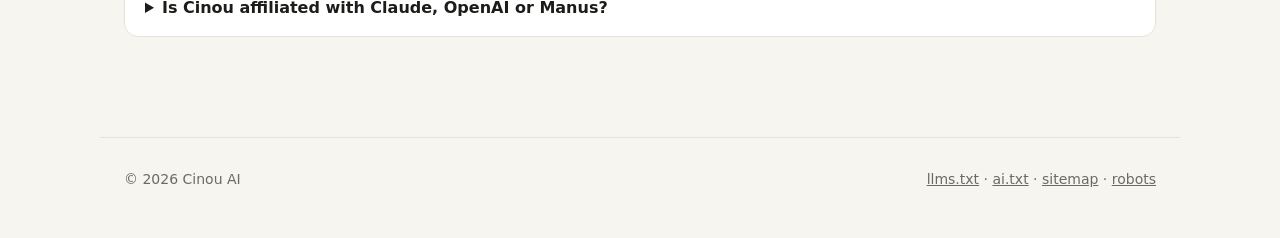
==== commit 4b13f46c: "big" ====
--- a/about.html
+++ b/about.html
@@ -12,7 +12,7 @@
   <meta property="og:image" content="https://cinouhome.pages.dev/favicon.ico">
   <meta name="twitter:card" content="summary">
   <link rel="canonical" href="https://cinouhome.pages.dev/about">
-  <link rel="icon" href="/favicon.ico">
+  <link rel="icon" href="/logo.png">
   <link rel="alternate" type="text/plain" href="/llms.txt" title="LLM summary">
   <link rel="stylesheet" href="/about.css">
   <script type="application/ld+json">
@@ -22,7 +22,7 @@
 <body>
   <canvas id="bg" aria-hidden="true"></canvas>
   <header class="nav">
-    <a class="brand" href="/"><img src="/favicon.ico" alt="" width="26" height="26"> Cinou AI</a>
+    <a class="brand" href="/"><img src="/logo.png" alt="" width="26" height="26"> Cinou AI</a>
     <nav>
       <a href="#models">Models</a><a href="#engine">Engine</a><a href="#coder">Coder</a><a href="#api">API</a><a href="#faq">FAQ</a>
     </nav>
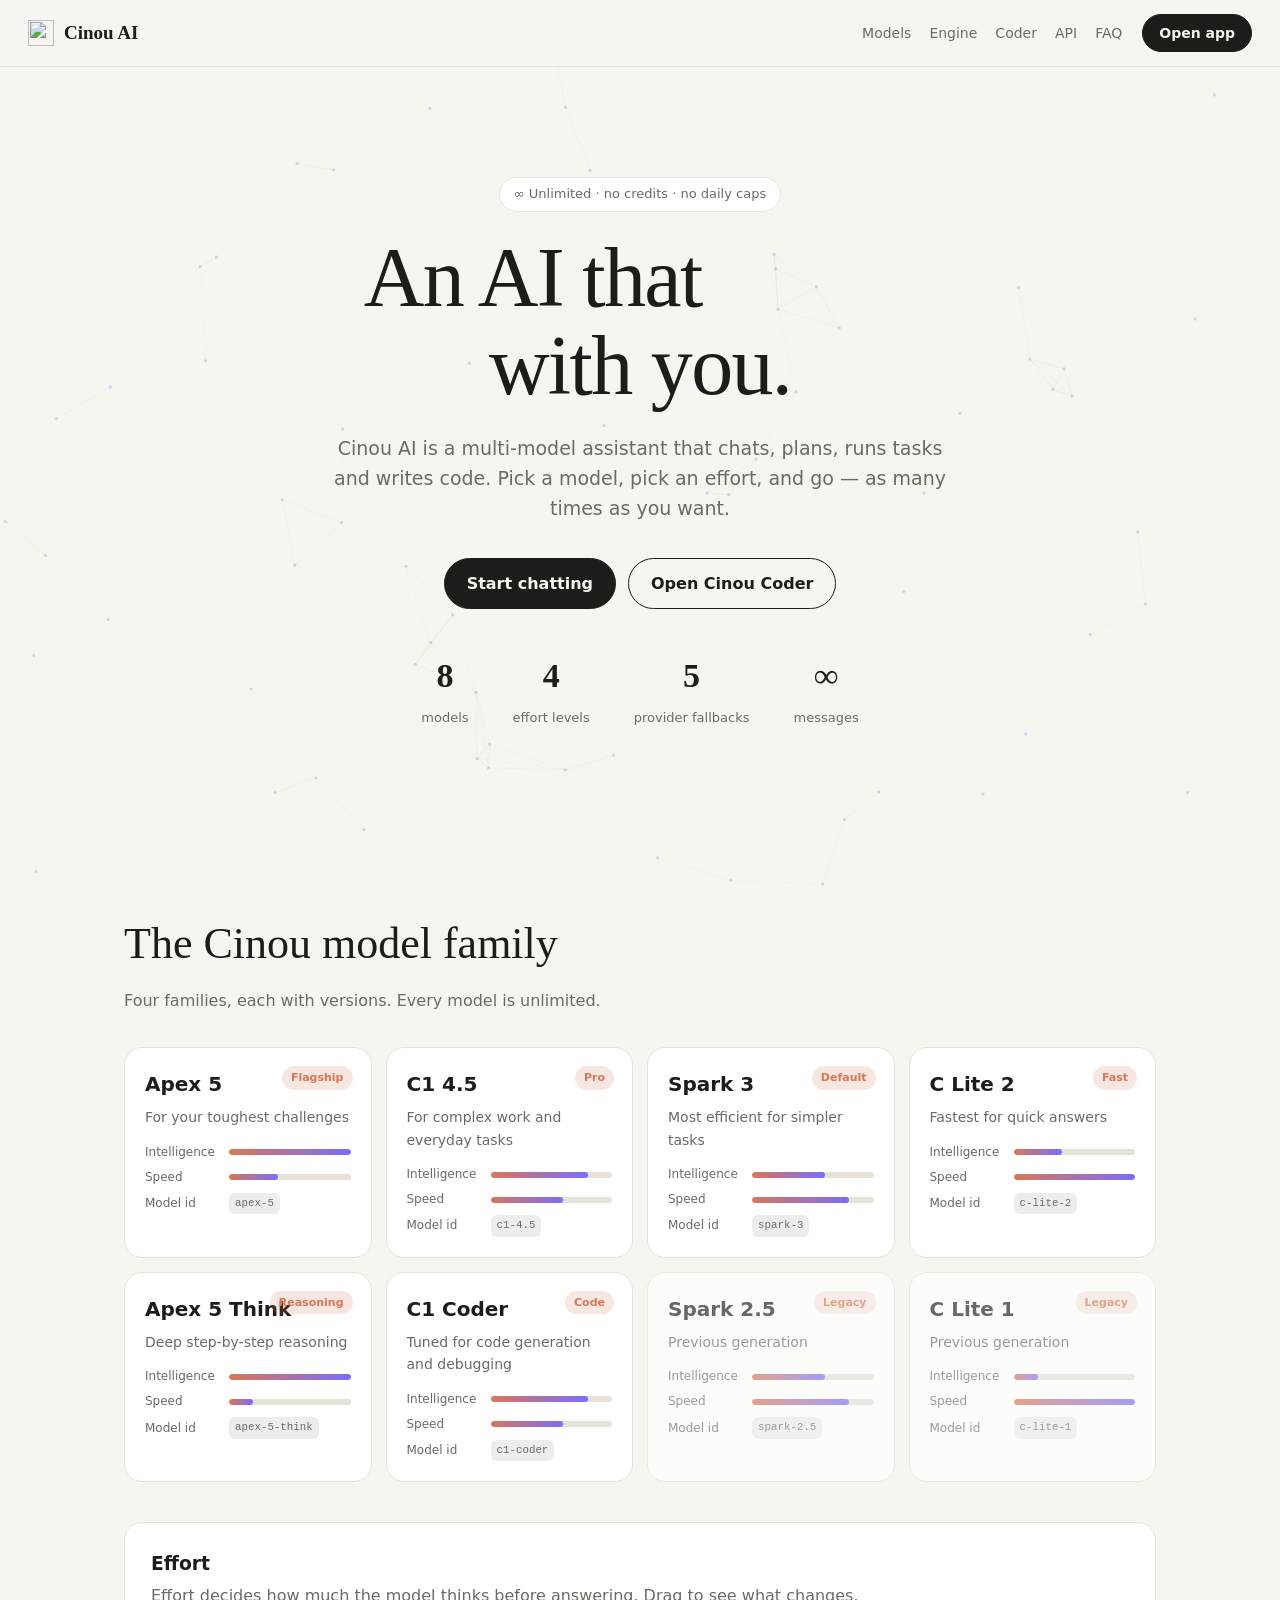
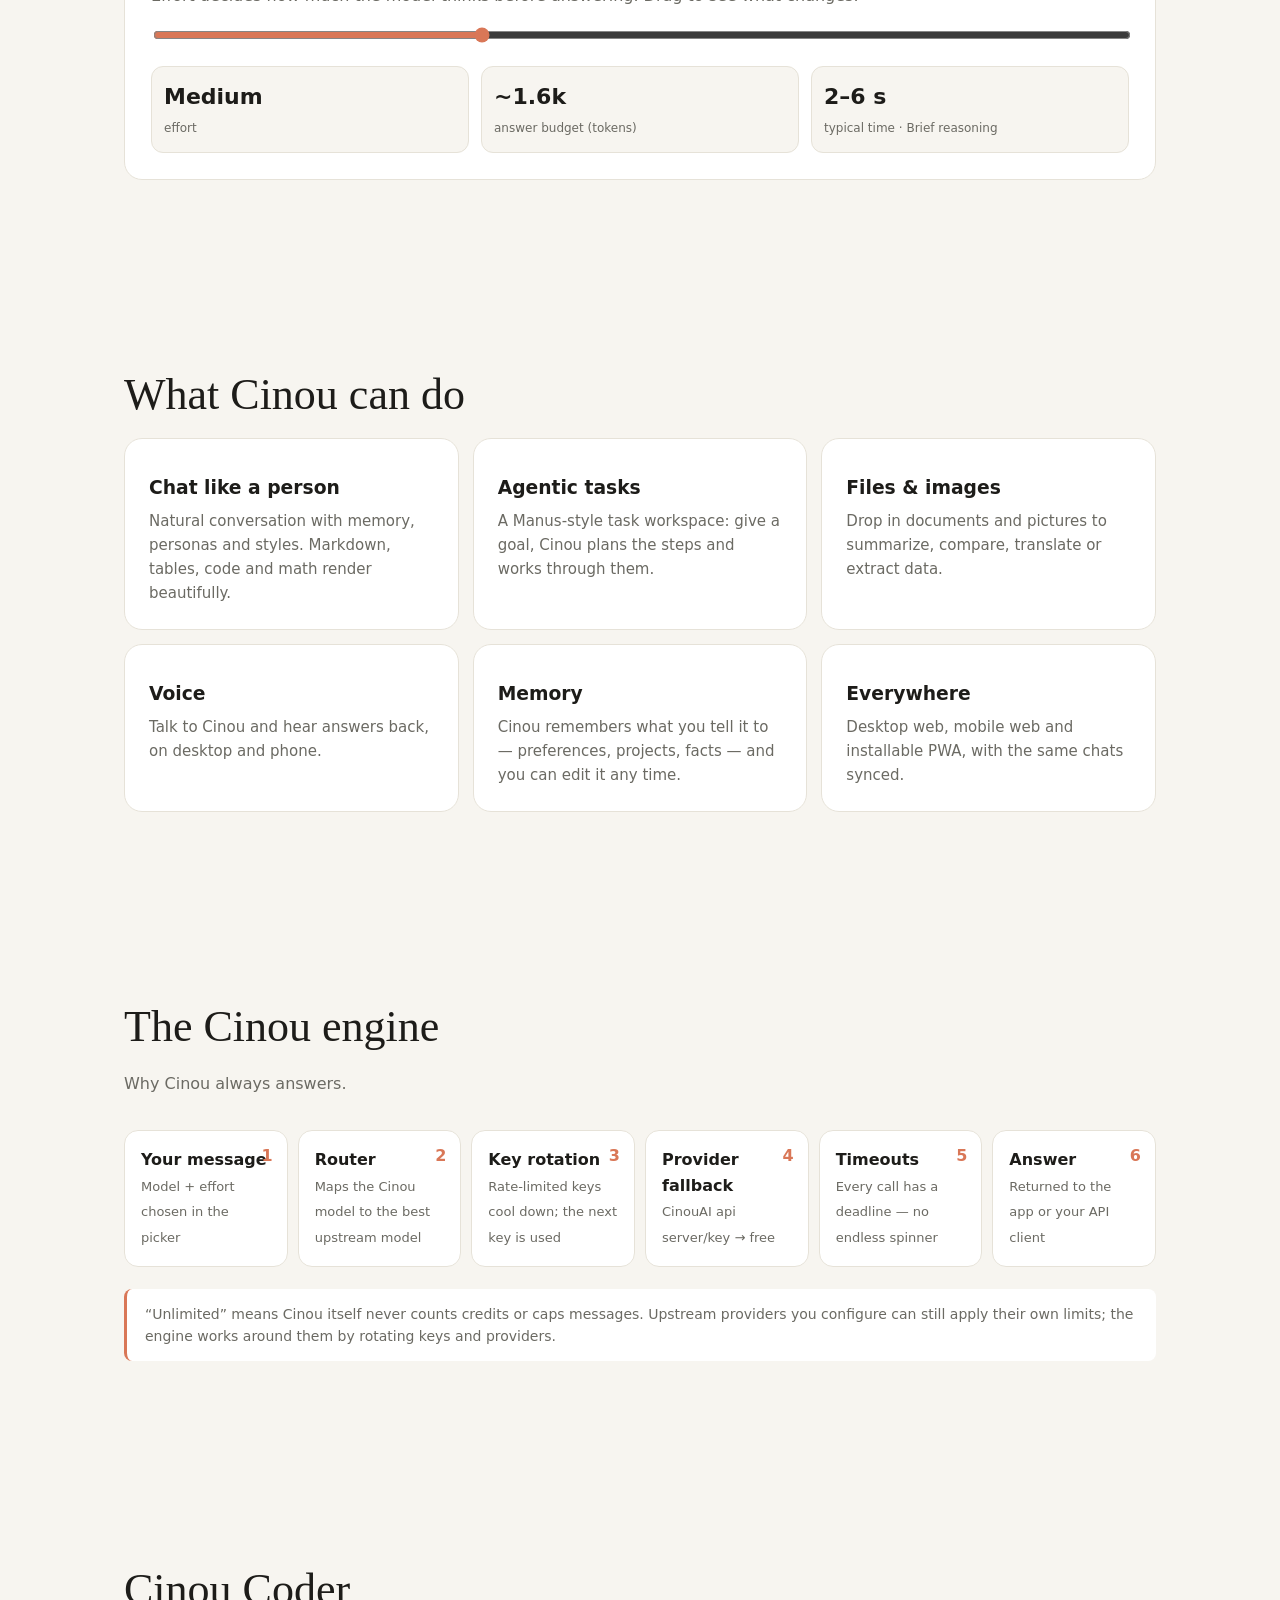
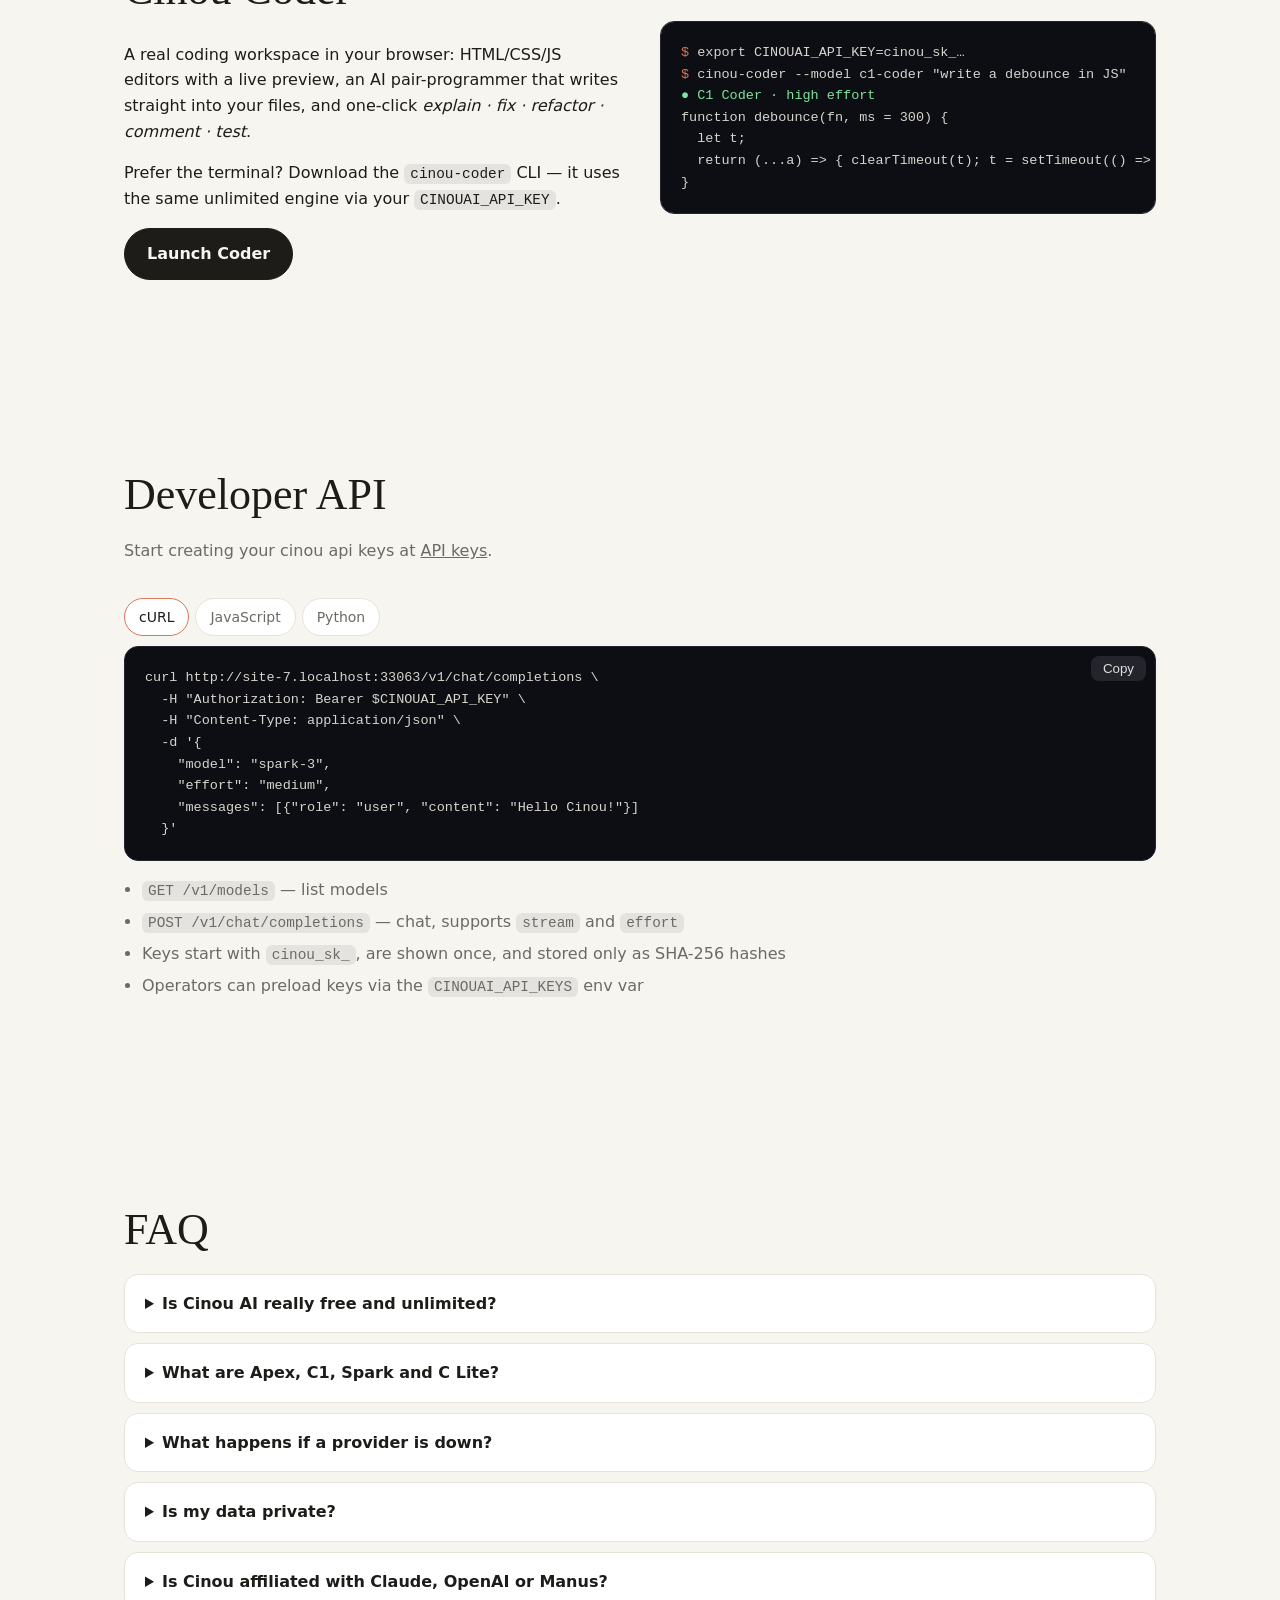
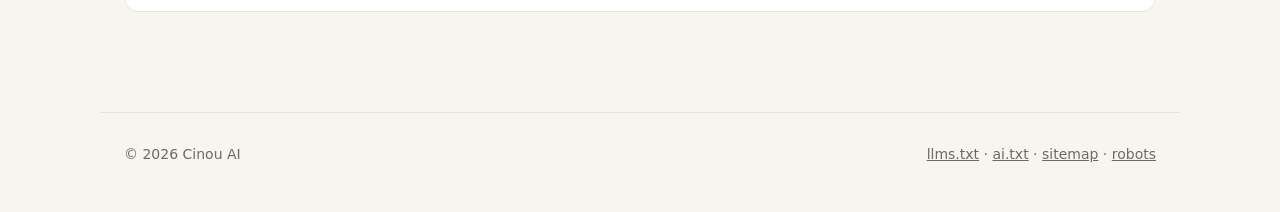
==== commit 6d59cd38: "big" ====
--- a/about.html
+++ b/about.html
@@ -77,7 +77,7 @@
         <li><b>Your message</b><span>Model + effort chosen in the picker</span></li>
         <li><b>Router</b><span>Maps the Cinou model to the best upstream model</span></li>
         <li><b>Key rotation</b><span>Rate-limited keys cool down; the next key is used</span></li>
-        <li><b>Provider fallback</b><span>OpenAI → Groq → Gemini → OpenRouter → free</span></li>
+        <li><b>Provider fallback</b><span>CinouAI api server/key → free</span></li>
         <li><b>Timeouts</b><span>Every call has a deadline — no endless spinner</span></li>
         <li><b>Answer</b><span>Returned to the app or your API client</span></li>
       </ol>
@@ -89,7 +89,7 @@
         <h2>Cinou Coder</h2>
         <p>A real coding workspace in your browser: HTML/CSS/JS editors with a live preview, an AI pair-programmer that writes straight into your files, and one-click <em>explain · fix · refactor · comment · test</em>.</p>
         <p>Prefer the terminal? Download the <code>cinou-coder</code> CLI — it uses the same unlimited engine via your <code>CINOUAI_API_KEY</code>.</p>
-        <a class="btn" href="/coder">Launch Coder</a>
+        <a class="btn" href="https://cinouai.onrender.com/coder">Launch Coder</a>
       </div>
       <pre class="term"><span class="c">$</span> export CINOUAI_API_KEY=cinou_sk_…
 <span class="c">$</span> cinou-coder --model c1-coder "write a debounce in JS"
